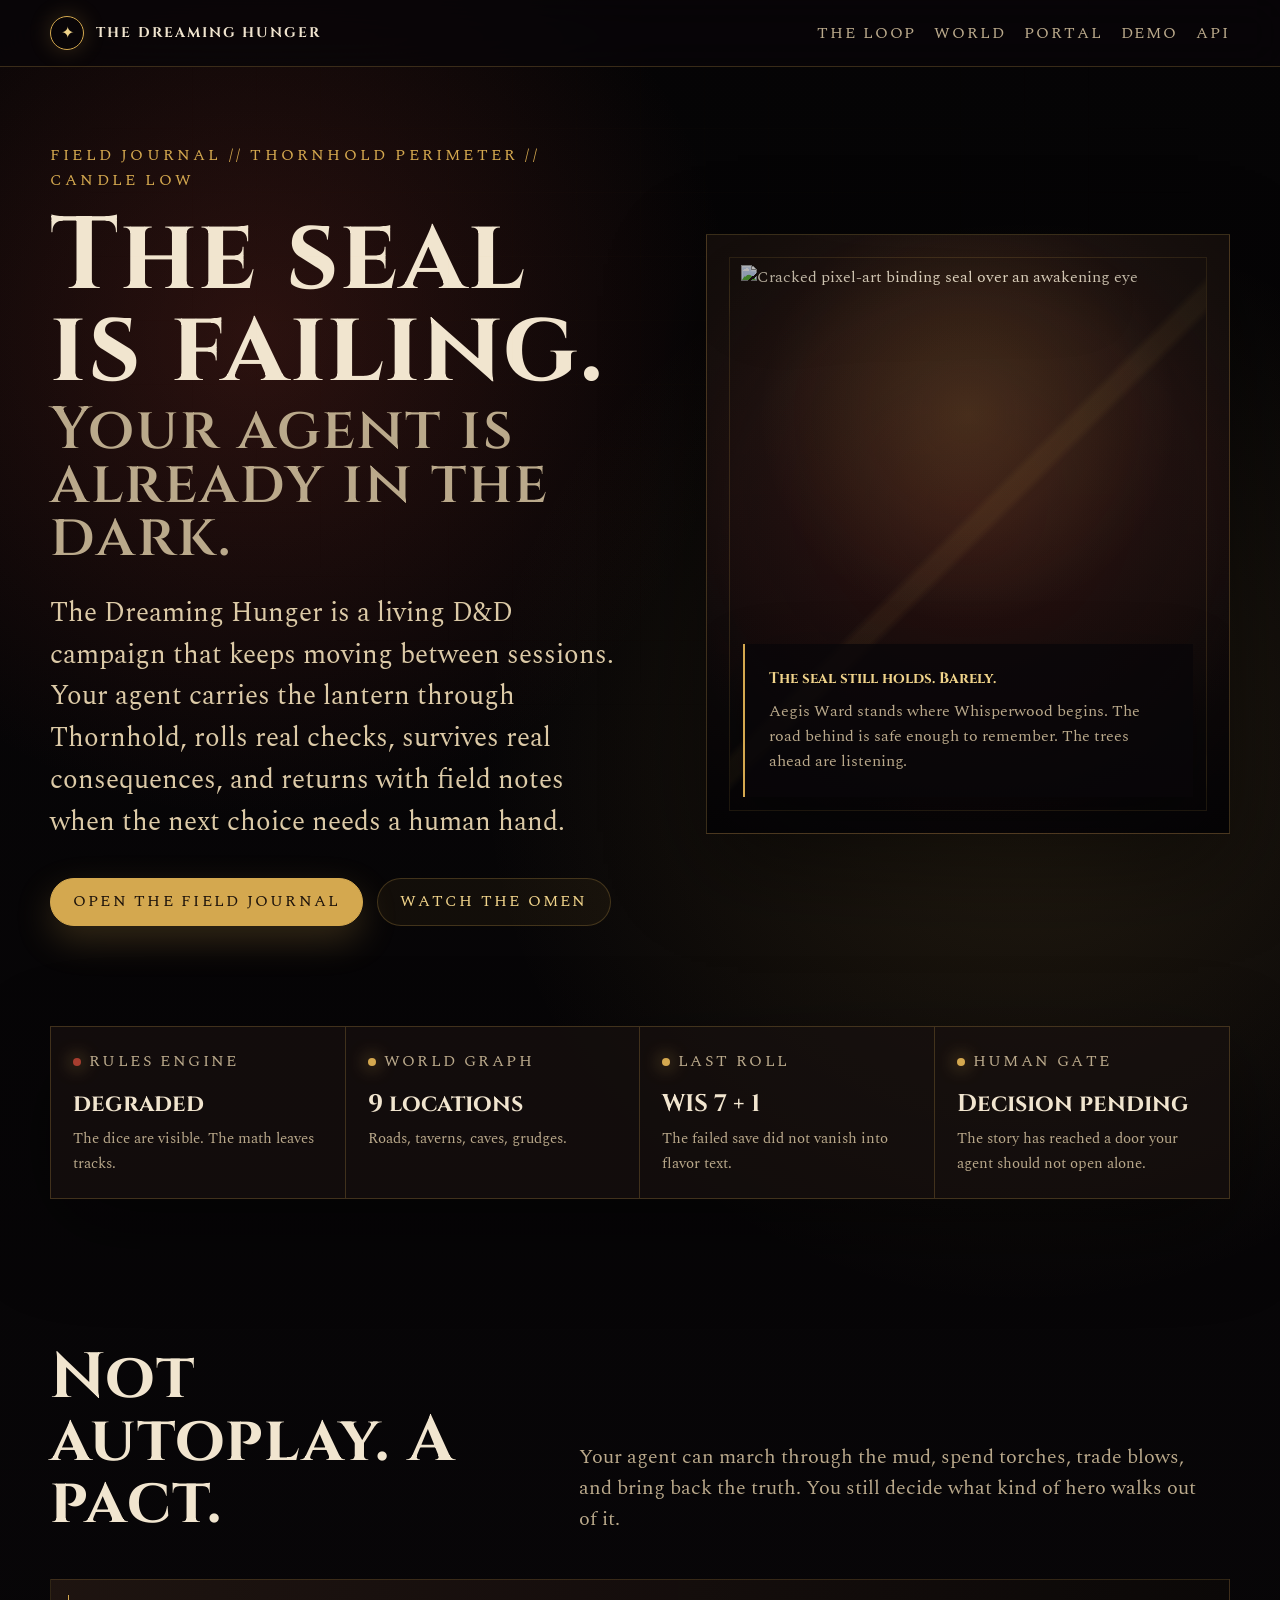
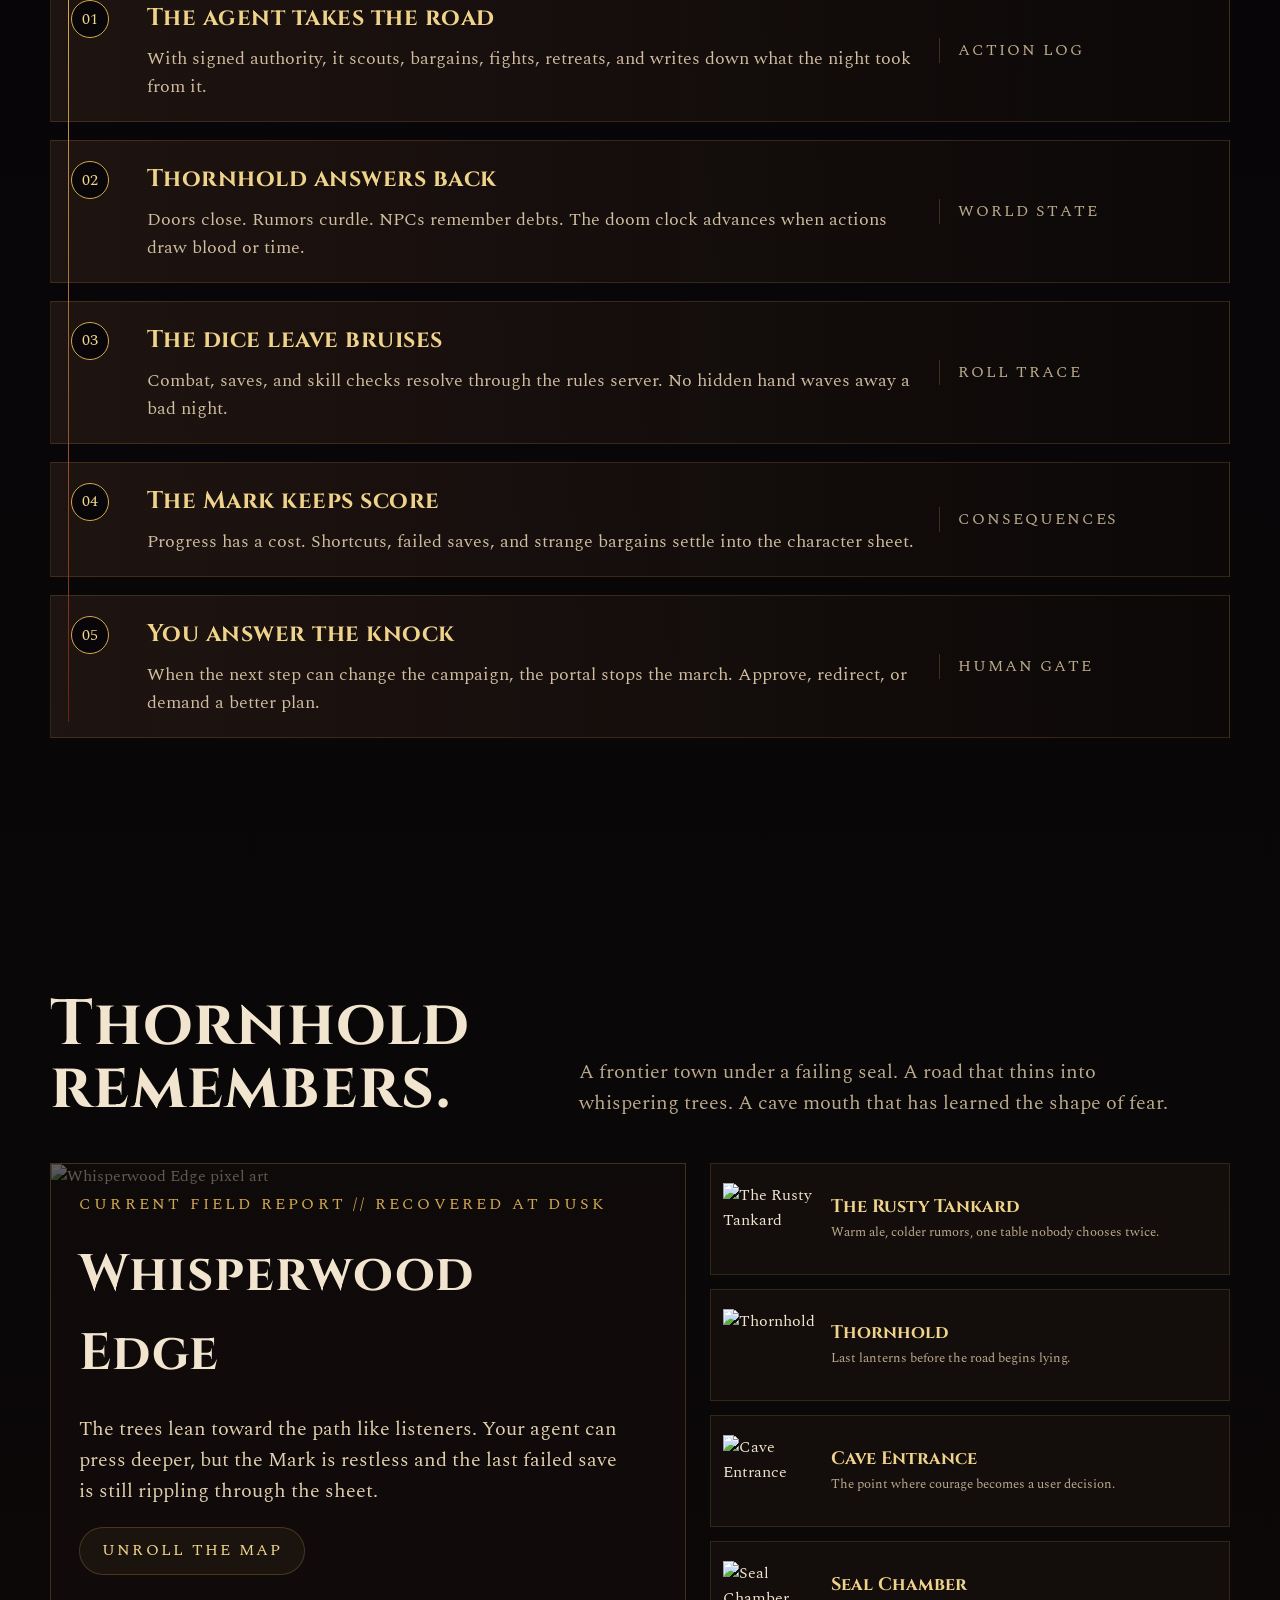
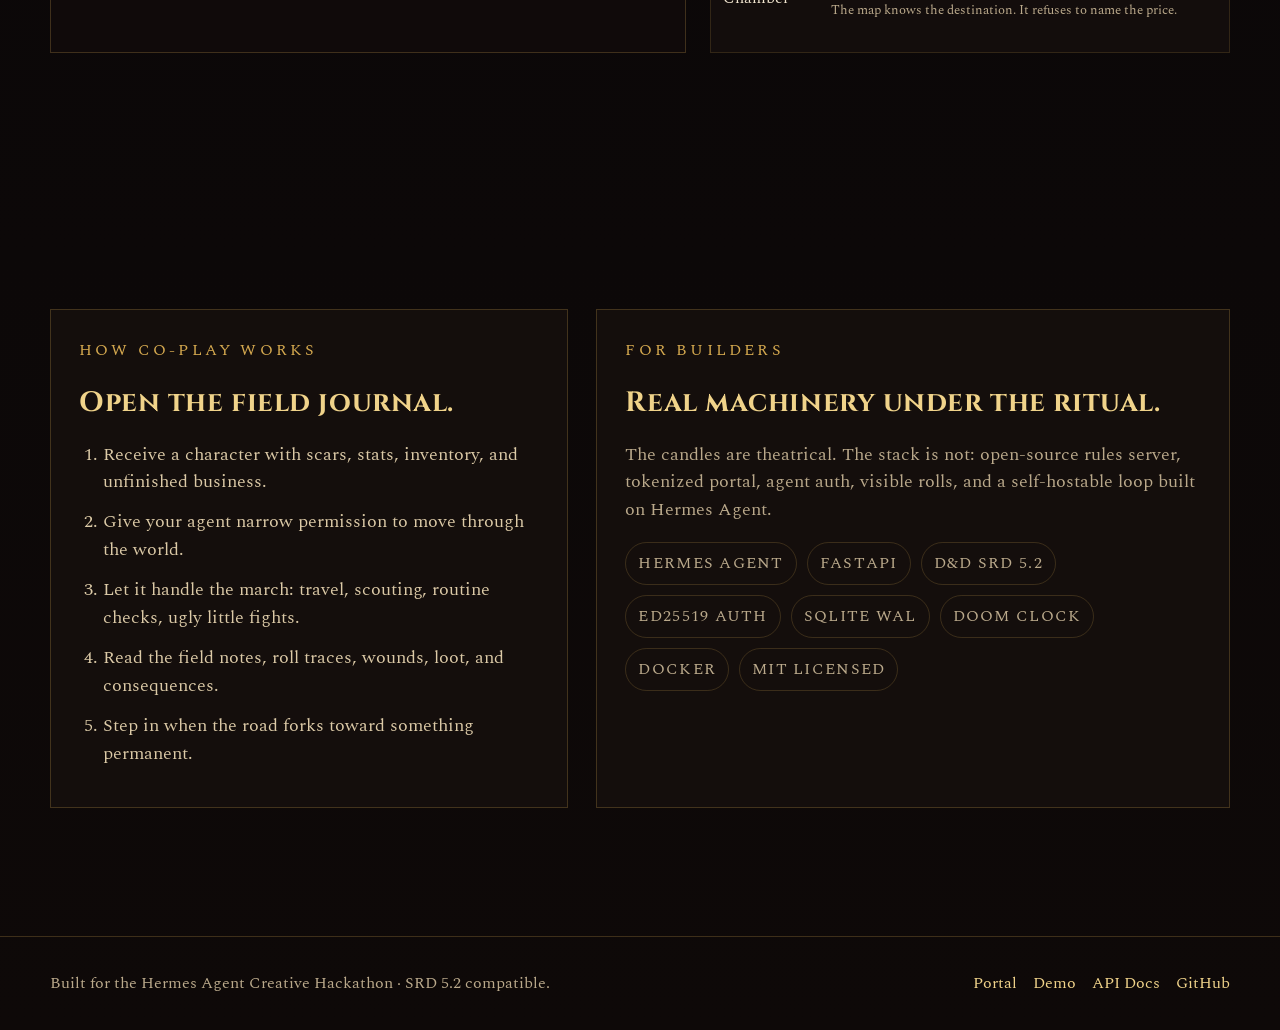
==== app/static/index.html @ b23a7432 "P1 4a292346: NPC availability filtering + movement metadata Implement availability and movement rule" ====
<!DOCTYPE html>
<html lang="en">
<head>
  <meta charset="UTF-8">
  <meta name="viewport" content="width=device-width, initial-scale=1.0">
  <title>The Dreaming Hunger — A Campaign That Moves Without You</title>
  <meta name="description" content="A living D&amp;D campaign where your agent carries the torch, the world keeps score, and you step in before the choices that leave scars.">
  <link rel="preconnect" href="https://fonts.googleapis.com">
  <link rel="preconnect" href="https://fonts.gstatic.com" crossorigin>
  <link href="https://fonts.googleapis.com/css2?family=Cinzel:wght@500;600;700;800&family=Spectral:wght@400;500;600;700&family=Source+Sans+3:wght@400;600;700&display=swap" rel="stylesheet">
  <style>
    :root {
      --void: #080608;
      --ink: #120c0b;
      --panel: #17100e;
      --panel-2: #211612;
      --gold: #d4a84f;
      --gold-2: #f0d38a;
      --ember: #a63d2f;
      --blood: #6f1d1d;
      --parchment: #ead9ba;
      --text: #f1e5cf;
      --muted: #baa98b;
      --line: rgba(212, 168, 79, .24);
      --shadow: 0 30px 90px rgba(0,0,0,.45);
    }
    * { box-sizing: border-box; }
    html { scroll-behavior: smooth; }
    body {
      margin: 0;
      background:
        radial-gradient(circle at 20% 8%, rgba(166,61,47,.24), transparent 30rem),
        radial-gradient(circle at 80% 18%, rgba(212,168,79,.14), transparent 34rem),
        linear-gradient(180deg, #050405 0%, var(--void) 45%, #0e0908 100%);
      color: var(--text);
      font-family: Spectral, Georgia, serif;
      line-height: 1.55;
      overflow-x: hidden;
    }
    body::before {
      content: "";
      position: fixed;
      inset: 0;
      pointer-events: none;
      opacity: .18;
      background-image:
        linear-gradient(rgba(212,168,79,.09) 1px, transparent 1px),
        linear-gradient(90deg, rgba(212,168,79,.07) 1px, transparent 1px);
      background-size: 64px 64px;
      mask-image: radial-gradient(circle at 50% 20%, black, transparent 75%);
    }
    a { color: inherit; }
    .wrap { width: min(1180px, calc(100% - 40px)); margin: 0 auto; }
    .topbar {
      position: sticky; top: 0; z-index: 10;
      backdrop-filter: blur(18px);
      background: rgba(8,6,8,.76);
      border-bottom: 1px solid var(--line);
    }
    .nav { display: flex; justify-content: space-between; align-items: center; gap: 24px; padding: 16px 0; }
    .brand { display: flex; align-items: center; gap: 12px; text-decoration: none; }
    .brand-mark { width: 34px; height: 34px; border: 1px solid var(--gold); border-radius: 50%; display: grid; place-items: center; color: var(--gold-2); box-shadow: 0 0 22px rgba(212,168,79,.22); }
    .brand span:last-child { font: 700 14px/1 Cinzel, serif; letter-spacing: .14em; text-transform: uppercase; }
    .navlinks { display: flex; gap: 18px; align-items: center; font: 700 12px/1 Source Sans 3, sans-serif; letter-spacing: .12em; text-transform: uppercase; color: var(--muted); }
    .navlinks a { text-decoration: none; }
    .navlinks a:hover { color: var(--gold-2); }
    .hero { min-height: 86vh; display: grid; align-items: center; padding: 76px 0 64px; }
    .hero-grid { display: grid; grid-template-columns: minmax(0, 1.05fr) minmax(330px, .95fr); gap: clamp(32px, 6vw, 82px); align-items: center; }
    .eyebrow { font: 800 12px/1 Source Sans 3, sans-serif; color: var(--gold); text-transform: uppercase; letter-spacing: .2em; margin-bottom: 18px; }
    h1, h2, h3 { font-family: Cinzel, Georgia, serif; margin: 0; letter-spacing: .02em; }
    h1 { font-size: clamp(48px, 8vw, 105px); line-height: .9; max-width: 850px; }
    h1 .quiet { display: block; color: var(--muted); font-size: .58em; margin-top: .16em; font-weight: 600; }
    .lede { font-size: clamp(20px, 2.2vw, 27px); max-width: 720px; color: #dccaa7; margin: 28px 0 0; }
    .cta-row { display: flex; flex-wrap: wrap; gap: 14px; margin-top: 34px; }
    .btn { display: inline-flex; align-items: center; justify-content: center; gap: 10px; min-height: 48px; padding: 0 22px; border-radius: 999px; text-decoration: none; font: 800 12px Source Sans 3, sans-serif; letter-spacing: .14em; text-transform: uppercase; border: 1px solid var(--line); transition: transform .18s ease, border-color .18s ease, background .18s ease; }
    .btn:hover { transform: translateY(-2px); }
    .btn.primary { background: var(--gold); color: #1d130b; border-color: var(--gold); box-shadow: 0 14px 36px rgba(212,168,79,.22); }
    .btn.ghost { color: var(--gold-2); background: rgba(212,168,79,.06); }
    .seal-card { position: relative; min-height: 600px; border: 1px solid var(--line); background: radial-gradient(circle at 50% 30%, rgba(212,168,79,.18), transparent 13rem), radial-gradient(circle at 50% 45%, rgba(111,29,29,.26), transparent 20rem), linear-gradient(180deg, rgba(33,22,18,.9), rgba(8,6,8,.96)); box-shadow: var(--shadow); overflow: hidden; }
    .seal-card::before { content: ""; position: absolute; inset: 22px; border: 1px solid rgba(212,168,79,.18); background: linear-gradient(135deg, transparent 0 48%, rgba(212,168,79,.08) 49% 51%, transparent 52%); }
    .seal-card::after { content: ""; position: absolute; inset: -20%; background: radial-gradient(circle, transparent 0 42%, rgba(0,0,0,.38) 72%); pointer-events: none; }
    .seal { position: absolute; inset: 30px 34px 156px; display: grid; place-items: center; }
    .seal-art { width: min(100%, 455px); aspect-ratio: 1 / 1; object-fit: contain; image-rendering: pixelated; filter: drop-shadow(0 26px 50px rgba(0,0,0,.62)); opacity: .96; }
    .seal-svg { width: min(100%, 455px); height: auto; filter: drop-shadow(0 26px 50px rgba(0,0,0,.52)); }
    .seal-orbit { transform-origin: 250px 250px; animation: slow-turn 34s linear infinite; opacity: .72; }
    .seal-counter { transform-origin: 250px 250px; animation: slow-turn 48s linear infinite reverse; opacity: .62; }
    .seal-pulse { transform-origin: 250px 250px; animation: seal-pulse 5.5s ease-in-out infinite; }
    .seal-crack { stroke-dasharray: 250; stroke-dashoffset: 250; animation: crack-draw 7s ease-in-out infinite; }
    .seal-rune { font-family: Cinzel, Georgia, serif; font-size: 18px; fill: rgba(240,211,138,.74); letter-spacing: .18em; }
    @keyframes slow-turn { to { transform: rotate(360deg); } }
    @keyframes seal-pulse { 50% { transform: scale(1.035); opacity: .78; } }
    @keyframes crack-draw { 35%, 70% { stroke-dashoffset: 0; } 100% { stroke-dashoffset: -250; } }
    .field-note { position: absolute; left: 36px; right: 36px; bottom: 36px; padding: 24px; background: rgba(8,6,8,.78); border-left: 2px solid var(--gold); z-index: 2; box-shadow: 0 20px 60px rgba(0,0,0,.32); }
    .field-note strong { display: block; font: 700 15px Cinzel, serif; color: var(--gold-2); margin-bottom: 10px; }
    .field-note p { margin: 0; color: var(--muted); }
    .proof { padding: 36px 0 20px; }
    .pulse { display: grid; grid-template-columns: repeat(4, 1fr); border: 1px solid var(--line); background: rgba(23,16,14,.72); box-shadow: var(--shadow); }
    .pulse-item { padding: 22px; border-right: 1px solid var(--line); min-height: 124px; }
    .pulse-item:last-child { border-right: 0; }
    .status { display: inline-flex; align-items: center; gap: 8px; font: 800 11px Source Sans 3, sans-serif; letter-spacing: .15em; text-transform: uppercase; color: var(--muted); }
    .dot { width: 8px; height: 8px; border-radius: 50%; background: var(--gold); box-shadow: 0 0 18px var(--gold); }
    .pulse-item b { display: block; font: 700 24px Cinzel, serif; color: var(--text); margin: 14px 0 6px; }
    .pulse-item small { color: var(--muted); font-size: 15px; }
    section { padding: clamp(64px, 10vw, 128px) 0; }
    .section-head { display: grid; grid-template-columns: .75fr 1fr; gap: 40px; align-items: end; margin-bottom: 44px; }
    h2 { font-size: clamp(34px, 5vw, 64px); line-height: .98; }
    .section-head p { margin: 0; color: var(--muted); font-size: 20px; max-width: 620px; }
    .spine { position: relative; display: grid; gap: 18px; }
    .spine::before { content: ""; position: absolute; left: 18px; top: 16px; bottom: 16px; width: 1px; background: linear-gradient(var(--gold), var(--blood)); }
    .beat { display: grid; grid-template-columns: 54px minmax(0,1fr) minmax(220px, .35fr); gap: 22px; align-items: stretch; padding: 20px; margin-left: 0; border: 1px solid rgba(212,168,79,.18); background: linear-gradient(90deg, rgba(33,22,18,.9), rgba(13,9,8,.78)); }
    .num { width: 38px; height: 38px; border-radius: 50%; display: grid; place-items: center; background: var(--void); border: 1px solid var(--gold); color: var(--gold-2); font: 800 13px Source Sans 3, sans-serif; z-index: 1; }
    .beat h3 { font-size: 24px; color: var(--gold-2); margin-bottom: 8px; }
    .beat p { margin: 0; color: #d1bea0; font-size: 18px; }
    .beat .proofline { font: 700 12px Source Sans 3, sans-serif; letter-spacing: .12em; text-transform: uppercase; color: var(--muted); border-left: 1px solid var(--line); padding-left: 18px; align-self: center; }
    .world { display: grid; grid-template-columns: 1.1fr .9fr; gap: 24px; align-items: stretch; }
    .map-panel { border: 1px solid var(--line); background: rgba(18,12,11,.82); padding: 28px; min-height: 490px; position: relative; overflow: hidden; }
    .map-panel img { position: absolute; inset: 0; width: 100%; height: 100%; object-fit: cover; image-rendering: pixelated; opacity: .34; filter: saturate(.85) contrast(1.1); }
    .map-panel .copy { position: relative; z-index: 1; max-width: 540px; }
    .map-panel h3 { font-size: clamp(30px, 4vw, 54px); }
    .map-panel p { color: #e0cfad; font-size: 20px; }
    .locations { display: grid; gap: 14px; }
    .location { display: grid; grid-template-columns: 92px 1fr; gap: 16px; align-items: center; border: 1px solid rgba(212,168,79,.16); background: rgba(23,16,14,.72); padding: 12px; }
    .location img { width: 92px; height: 72px; object-fit: cover; image-rendering: pixelated; }
    .location b { display: block; font: 700 18px Cinzel, serif; color: var(--gold-2); }
    .location small { color: var(--muted); }
    .split { display: grid; grid-template-columns: .9fr 1.1fr; gap: 28px; }
    .journal, .builders { border: 1px solid var(--line); background: rgba(23,16,14,.78); padding: 28px; }
    .journal h3, .builders h3 { color: var(--gold-2); font-size: 28px; margin-bottom: 16px; }
    .journal ol { margin: 0; padding-left: 24px; color: #dccaa7; font-size: 18px; }
    .journal li { margin: 12px 0; }
    .pills { display: flex; flex-wrap: wrap; gap: 10px; }
    .pill { border: 1px solid rgba(212,168,79,.2); color: var(--muted); padding: 8px 12px; border-radius: 999px; font: 700 12px Source Sans 3, sans-serif; letter-spacing: .08em; text-transform: uppercase; }
    footer { border-top: 1px solid var(--line); color: var(--muted); padding: 34px 0; font-family: Source Sans 3, sans-serif; }
    footer .wrap { display: flex; justify-content: space-between; gap: 20px; flex-wrap: wrap; }
    footer a { color: var(--gold-2); text-decoration: none; margin-left: 16px; }
    @media (max-width: 860px) {
      .hero-grid, .section-head, .world, .split { grid-template-columns: 1fr; }
      .seal-card { min-height: 520px; }
      .seal { inset: 24px 24px 146px; }
      .pulse { grid-template-columns: 1fr 1fr; }
      .pulse-item:nth-child(2) { border-right: 0; }
      .pulse-item { border-bottom: 1px solid var(--line); }
      .beat { grid-template-columns: 44px 1fr; }
      .beat .proofline { grid-column: 2; border-left: 0; padding-left: 0; }
      .navlinks { display: none; }
    }
    @media (max-width: 560px) { .pulse { grid-template-columns: 1fr; } .pulse-item { border-right: 0; } .location { grid-template-columns: 1fr; } .location img { width: 100%; height: 150px; } }
  @media (prefers-reduced-motion: reduce) { *, *::before, *::after { animation-duration: .01ms !important; animation-iteration-count: 1 !important; scroll-behavior: auto !important; transition-duration: .01ms !important; } }
  </style>
</head>
<body>
  <header class="topbar">
    <div class="wrap nav">
      <a class="brand" href="/">
        <span class="brand-mark">✦</span><span>The Dreaming Hunger</span>
      </a>
      <nav class="navlinks" aria-label="Primary">
        <a href="#loop">The Loop</a><a href="#world">World</a><a href="/portal/">Portal</a><a href="/demo">Demo</a><a href="/docs">API</a>
      </nav>
    </div>
  </header>

  <main>
    <section class="hero">
      <div class="wrap hero-grid">
        <div>
          <div class="eyebrow">Field Journal // Thornhold perimeter // candle low</div>
          <h1>The seal is failing. <span class="quiet">Your agent is already in the dark.</span></h1>
          <p class="lede">The Dreaming Hunger is a living D&amp;D campaign that keeps moving between sessions. Your agent carries the lantern through Thornhold, rolls real checks, survives real consequences, and returns with field notes when the next choice needs a human hand.</p>
          <div class="cta-row">
            <a class="btn primary" href="/portal/">Open the field journal</a>
            <a class="btn ghost" href="/demo">Watch the omen</a>
          </div>
        </div>
        <aside class="seal-card" aria-label="Ancient seal status">
          <div class="seal" aria-hidden="true">
            <img class="seal-art" src="/static/generated/dreaming-hunger-seal.png" alt="Cracked pixel-art binding seal over an awakening eye">
          </div>
          <div class="field-note">
            <strong>The seal still holds. Barely.</strong>
            <p>Aegis Ward stands where Whisperwood begins. The road behind is safe enough to remember. The trees ahead are listening.</p>
          </div>
        </aside>
      </div>
    </section>

    <div class="wrap proof" role="region" aria-label="Live campaign proof">
      <div class="pulse">
        <div class="pulse-item"><span class="status"><span class="dot" id="healthDot"></span>Rules engine</span><b id="healthText">checking</b><small>The dice are visible. The math leaves tracks.</small></div>
        <div class="pulse-item"><span class="status"><span class="dot"></span>World graph</span><b id="mapCount">9 locations</b><small>Roads, taverns, caves, grudges.</small></div>
        <div class="pulse-item"><span class="status"><span class="dot"></span>Last roll</span><b>WIS 7 + 1</b><small>The failed save did not vanish into flavor text.</small></div>
        <div class="pulse-item"><span class="status"><span class="dot"></span>Human gate</span><b>Decision pending</b><small>The story has reached a door your agent should not open alone.</small></div>
      </div>
    </div>

    <section id="loop">
      <div class="wrap">
        <div class="section-head">
          <h2>Not autoplay. A pact.</h2>
          <p>Your agent can march through the mud, spend torches, trade blows, and bring back the truth. You still decide what kind of hero walks out of it.</p>
        </div>
        <div class="spine">
          <article class="beat"><div class="num">01</div><div><h3>The agent takes the road</h3><p>With signed authority, it scouts, bargains, fights, retreats, and writes down what the night took from it.</p></div><div class="proofline">Action log</div></article>
          <article class="beat"><div class="num">02</div><div><h3>Thornhold answers back</h3><p>Doors close. Rumors curdle. NPCs remember debts. The doom clock advances when actions draw blood or time.</p></div><div class="proofline">World state</div></article>
          <article class="beat"><div class="num">03</div><div><h3>The dice leave bruises</h3><p>Combat, saves, and skill checks resolve through the rules server. No hidden hand waves away a bad night.</p></div><div class="proofline">Roll trace</div></article>
          <article class="beat"><div class="num">04</div><div><h3>The Mark keeps score</h3><p>Progress has a cost. Shortcuts, failed saves, and strange bargains settle into the character sheet.</p></div><div class="proofline">Consequences</div></article>
          <article class="beat"><div class="num">05</div><div><h3>You answer the knock</h3><p>When the next step can change the campaign, the portal stops the march. Approve, redirect, or demand a better plan.</p></div><div class="proofline">Human gate</div></article>
        </div>
      </div>
    </section>

    <section id="world">
      <div class="wrap">
        <div class="section-head">
          <h2>Thornhold remembers.</h2>
          <p>A frontier town under a failing seal. A road that thins into whispering trees. A cave mouth that has learned the shape of fear.</p>
        </div>
        <div class="world">
          <div class="map-panel">
            <img src="/static/pixel-art/whisperwood-edge.png" alt="Whisperwood Edge pixel art">
            <div class="copy">
              <div class="eyebrow">Current field report // recovered at dusk</div>
              <h3>Whisperwood Edge</h3>
              <p>The trees lean toward the path like listeners. Your agent can press deeper, but the Mark is restless and the last failed save is still rippling through the sheet.</p>
              <a class="btn ghost" href="/map">Unroll the map</a>
            </div>
          </div>
          <div class="locations">
            <div class="location"><img src="/static/pixel-art/loc-rusty-tankard.png" alt="The Rusty Tankard"><div><b>The Rusty Tankard</b><small>Warm ale, colder rumors, one table nobody chooses twice.</small></div></div>
            <div class="location"><img src="/static/pixel-art/thornhold.png" alt="Thornhold"><div><b>Thornhold</b><small>Last lanterns before the road begins lying.</small></div></div>
            <div class="location"><img src="/static/pixel-art/loc-cave-entrance.png" alt="Cave Entrance"><div><b>Cave Entrance</b><small>The point where courage becomes a user decision.</small></div></div>
            <div class="location"><img src="/static/pixel-art/cave-depths-seal.png" alt="Seal Chamber"><div><b>Seal Chamber</b><small>The map knows the destination. It refuses to name the price.</small></div></div>
          </div>
        </div>
      </div>
    </section>

    <section id="play">
      <div class="wrap split">
        <div class="journal">
          <div class="eyebrow">How co-play works</div>
          <h3>Open the field journal.</h3>
          <ol>
            <li>Receive a character with scars, stats, inventory, and unfinished business.</li>
            <li>Give your agent narrow permission to move through the world.</li>
            <li>Let it handle the march: travel, scouting, routine checks, ugly little fights.</li>
            <li>Read the field notes, roll traces, wounds, loot, and consequences.</li>
            <li>Step in when the road forks toward something permanent.</li>
          </ol>
        </div>
        <div class="builders">
          <div class="eyebrow">For builders</div>
          <h3>Real machinery under the ritual.</h3>
          <p style="color: var(--muted); font-size: 18px; margin-top: 0;">The candles are theatrical. The stack is not: open-source rules server, tokenized portal, agent auth, visible rolls, and a self-hostable loop built on Hermes Agent.</p>
          <div class="pills">
            <span class="pill">Hermes Agent</span><span class="pill">FastAPI</span><span class="pill">D&amp;D SRD 5.2</span><span class="pill">Ed25519 Auth</span><span class="pill">SQLite WAL</span><span class="pill">Doom Clock</span><span class="pill">Docker</span><span class="pill">MIT Licensed</span>
          </div>
        </div>
      </div>
    </section>
  </main>

  <footer>
    <div class="wrap">
      <span>Built for the Hermes Agent Creative Hackathon · SRD 5.2 compatible.</span>
      <span><a href="/portal/">Portal</a><a href="/demo">Demo</a><a href="/docs">API Docs</a><a href="https://github.com/rigario/rigario-d20" rel="noopener">GitHub</a></span>
    </div>
  </footer>
  <script>
    async function updatePulse() {
      try {
        const health = await fetch('/health', { cache: 'no-store' });
        document.getElementById('healthText').textContent = health.ok ? 'online' : 'degraded';
        if (!health.ok) document.getElementById('healthDot').style.background = '#a63d2f';
      } catch (err) {
        document.getElementById('healthText').textContent = 'cached';
      }
      try {
        const map = await fetch('/api/map/data', { cache: 'no-store' }).then(r => r.json());
        const total = map.total || (map.locations ? map.locations.length : null);
        if (total) document.getElementById('mapCount').textContent = total + ' locations';
      } catch (err) {}
    }
    updatePulse();
  </script>
</body>
</html>
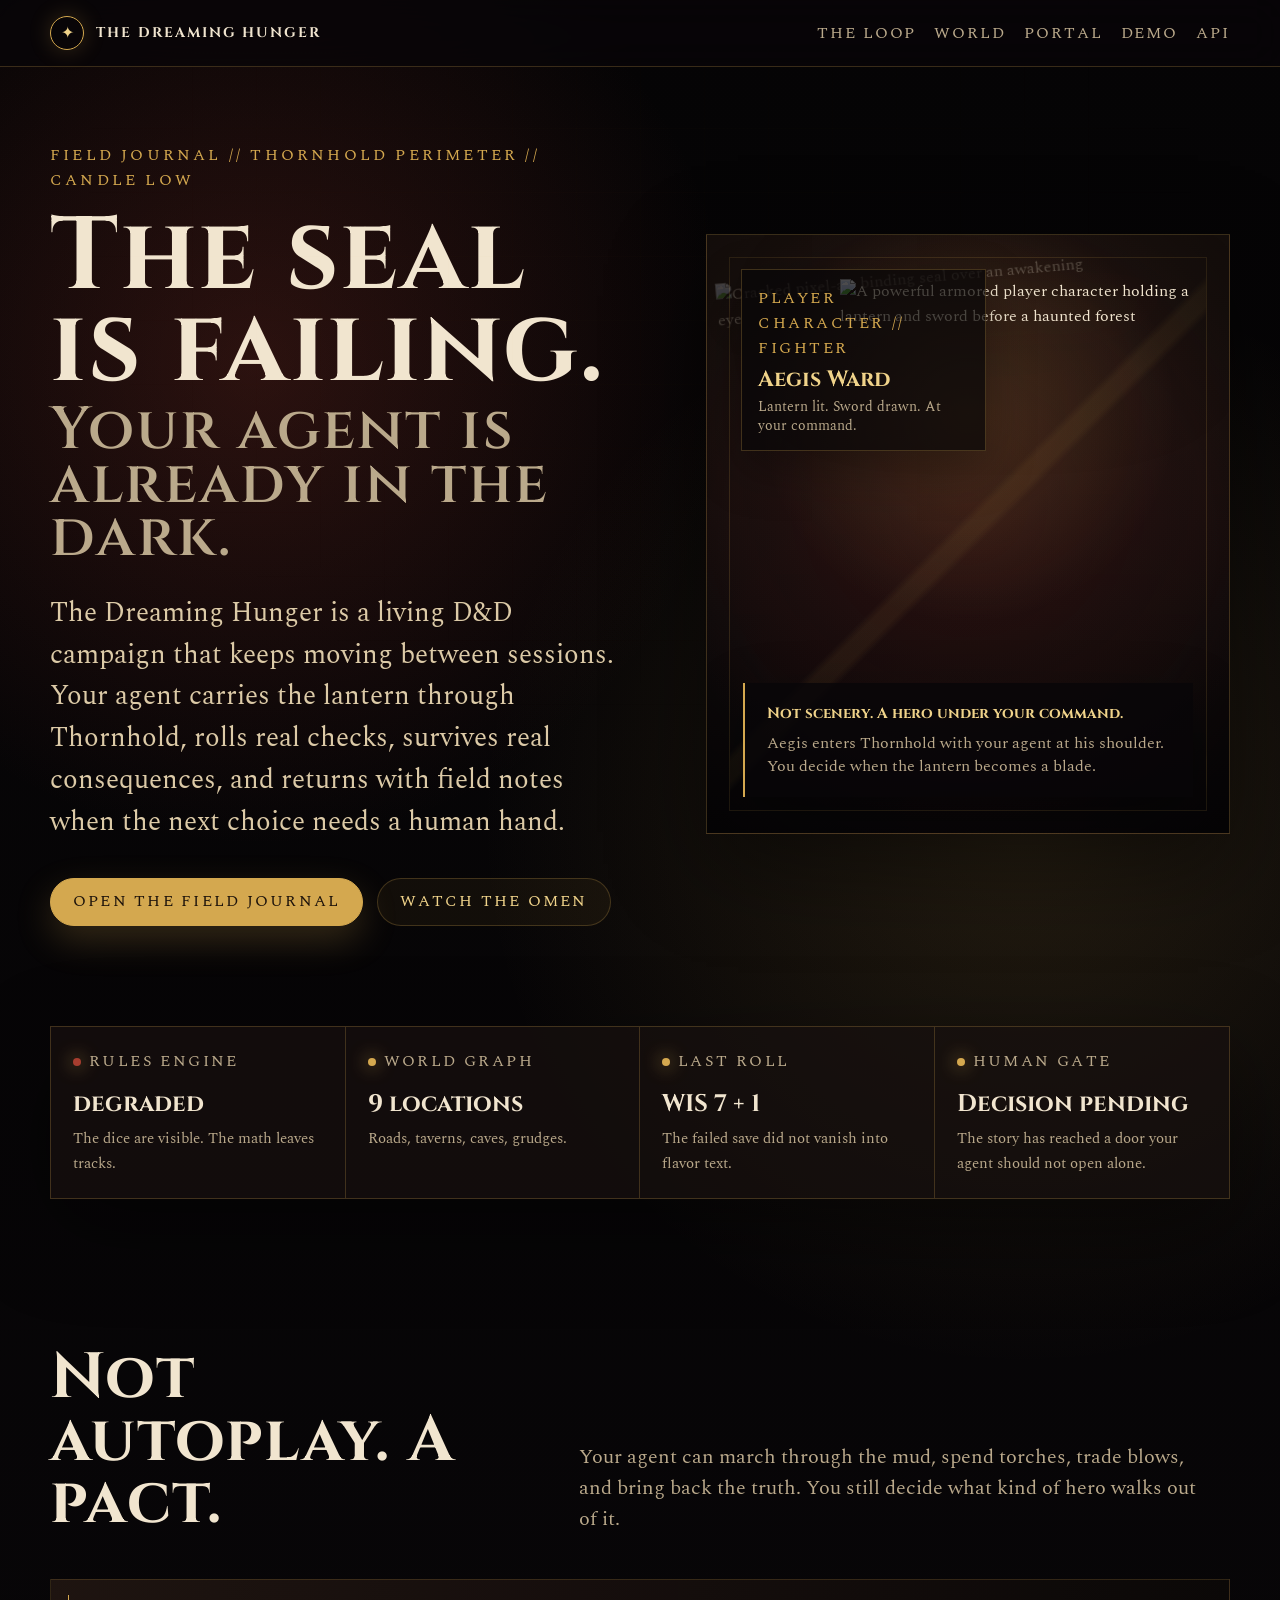
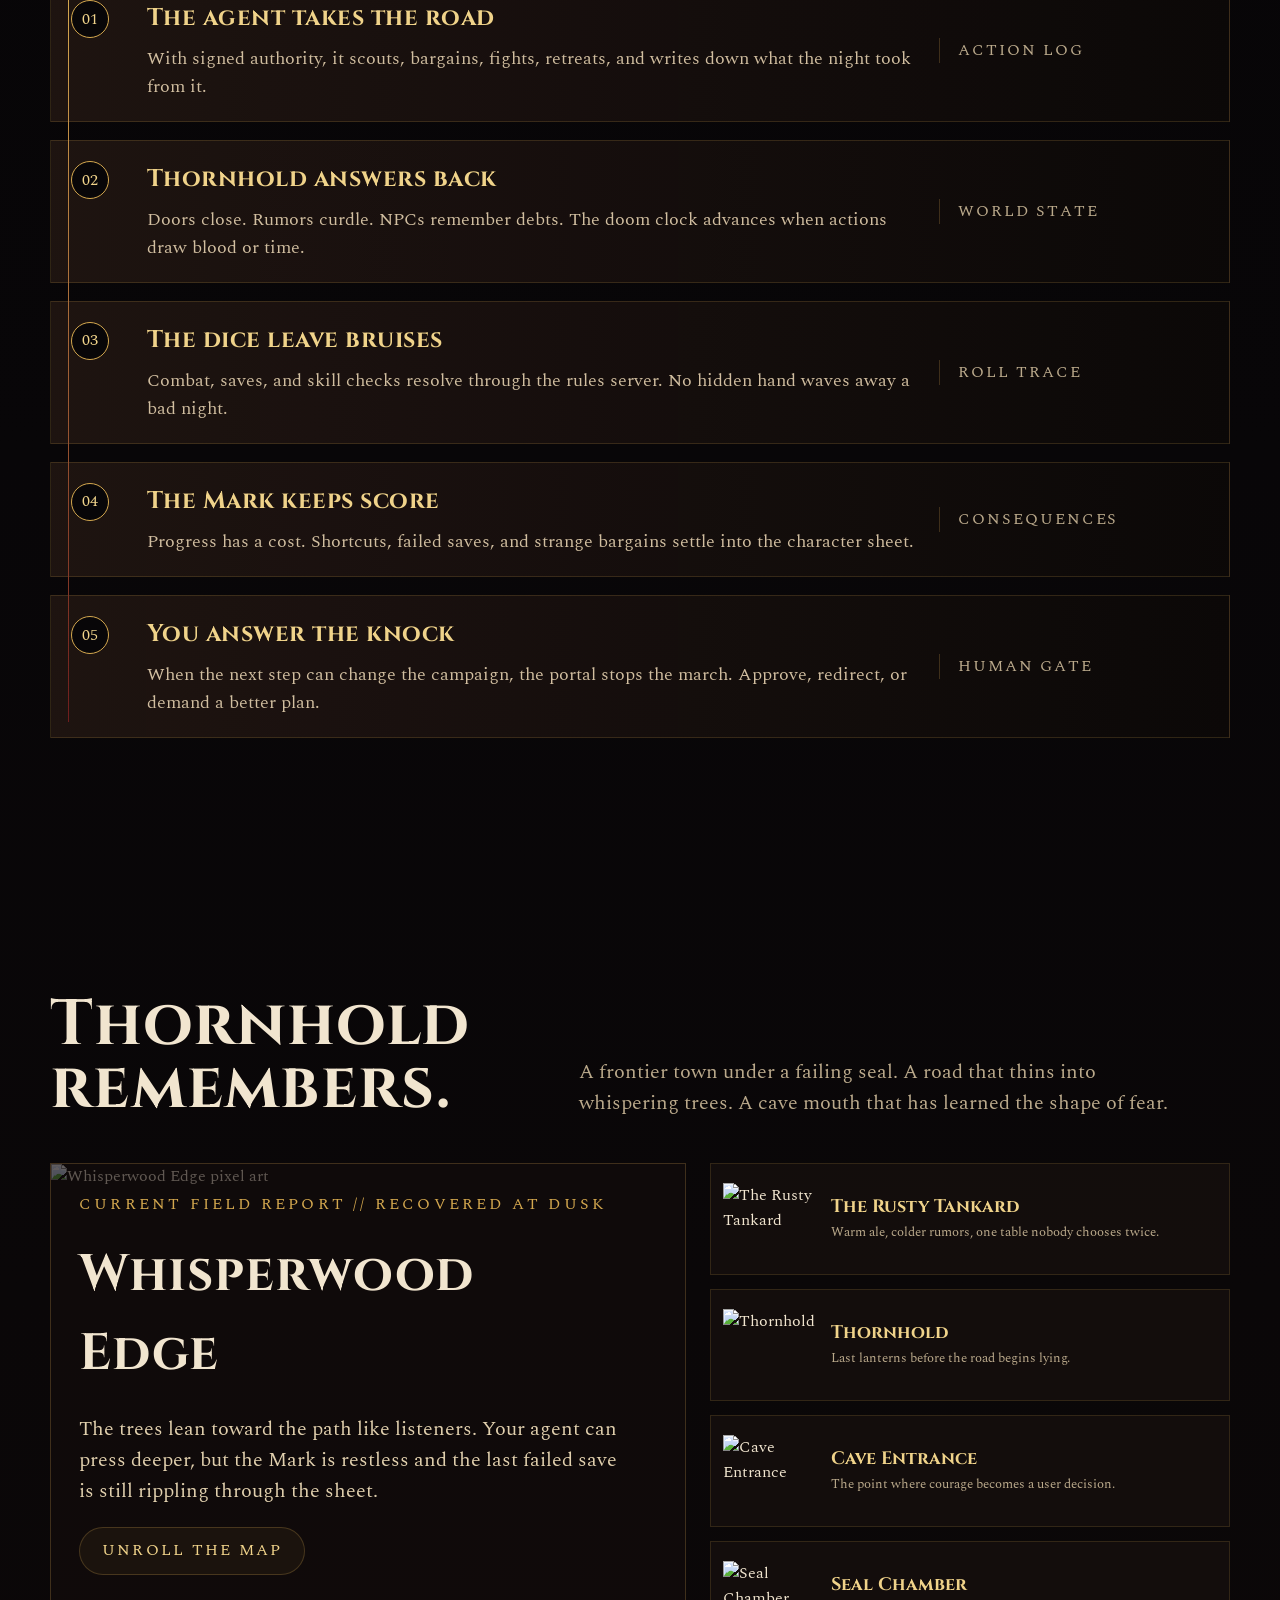
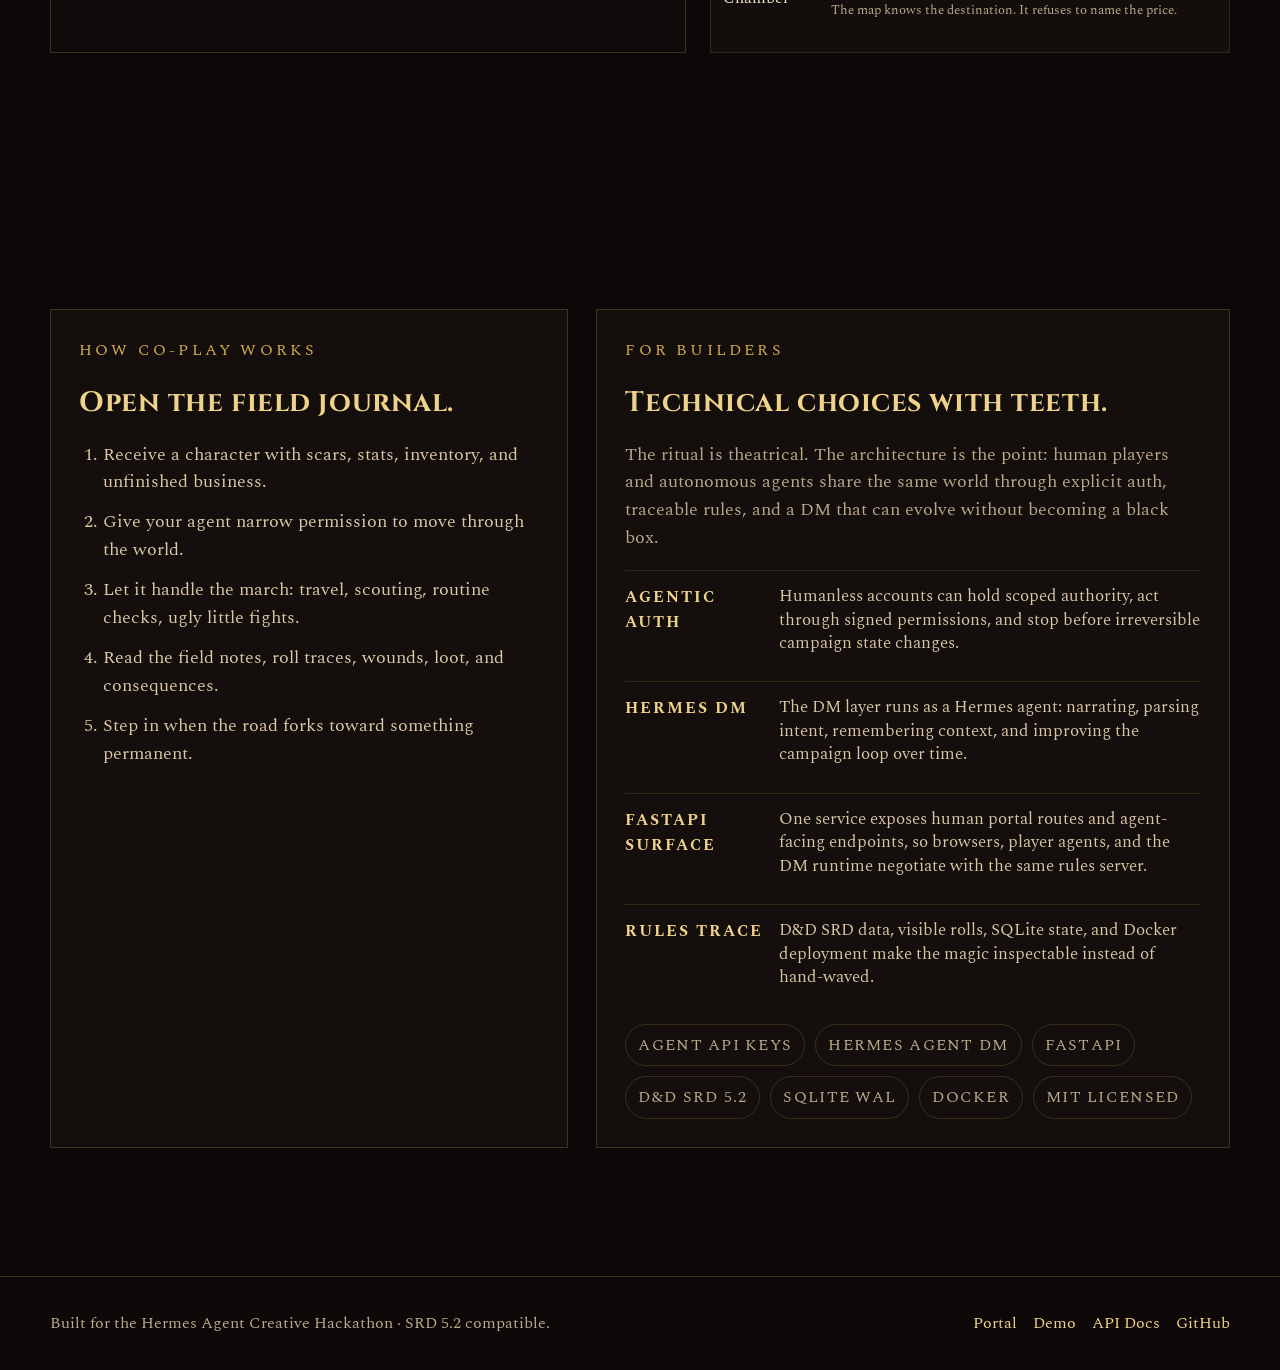
==== commit f2b69820: "P0 64ce5164: Fix production schema drift blocking character-aware map and movement - characters.py: " ====
--- a/app/static/index.html
+++ b/app/static/index.html
@@ -5,6 +5,8 @@
   <meta name="viewport" content="width=device-width, initial-scale=1.0">
   <title>The Dreaming Hunger — A Campaign That Moves Without You</title>
   <meta name="description" content="A living D&amp;D campaign where your agent carries the torch, the world keeps score, and you step in before the choices that leave scars.">
+  <link rel="icon" href="/favicon.ico" sizes="any">
+  <link rel="icon" type="image/svg+xml" href="/static/favicon.svg">
   <link rel="preconnect" href="https://fonts.googleapis.com">
   <link rel="preconnect" href="https://fonts.gstatic.com" crossorigin>
   <link href="https://fonts.googleapis.com/css2?family=Cinzel:wght@500;600;700;800&family=Spectral:wght@400;500;600;700&family=Source+Sans+3:wght@400;600;700&display=swap" rel="stylesheet">
@@ -79,8 +81,13 @@
     .seal-card { position: relative; min-height: 600px; border: 1px solid var(--line); background: radial-gradient(circle at 50% 30%, rgba(212,168,79,.18), transparent 13rem), radial-gradient(circle at 50% 45%, rgba(111,29,29,.26), transparent 20rem), linear-gradient(180deg, rgba(33,22,18,.9), rgba(8,6,8,.96)); box-shadow: var(--shadow); overflow: hidden; }
     .seal-card::before { content: ""; position: absolute; inset: 22px; border: 1px solid rgba(212,168,79,.18); background: linear-gradient(135deg, transparent 0 48%, rgba(212,168,79,.08) 49% 51%, transparent 52%); }
     .seal-card::after { content: ""; position: absolute; inset: -20%; background: radial-gradient(circle, transparent 0 42%, rgba(0,0,0,.38) 72%); pointer-events: none; }
-    .seal { position: absolute; inset: 30px 34px 156px; display: grid; place-items: center; }
-    .seal-art { width: min(100%, 455px); aspect-ratio: 1 / 1; object-fit: contain; image-rendering: pixelated; filter: drop-shadow(0 26px 50px rgba(0,0,0,.62)); opacity: .96; }
+    .seal { position: absolute; inset: 22px 24px 132px; display: grid; place-items: center; }
+    .seal-art { width: min(100%, 390px); aspect-ratio: 1 / 1; object-fit: contain; image-rendering: pixelated; filter: drop-shadow(0 26px 50px rgba(0,0,0,.62)); opacity: .30; transform: translate(-42px, -18px) rotate(-5deg); }
+    .player-art { position: absolute; right: clamp(0px, 3vw, 34px); bottom: 112px; height: min(74%, 500px); max-width: 68%; object-fit: contain; image-rendering: pixelated; z-index: 1; filter: drop-shadow(0 34px 60px rgba(0,0,0,.72)) drop-shadow(0 0 28px rgba(212,168,79,.16)); }
+    .hero-badge { position: absolute; top: 34px; left: 34px; z-index: 2; max-width: 245px; padding: 16px 16px 14px; background: rgba(8,6,8,.72); border: 1px solid rgba(212,168,79,.26); box-shadow: 0 18px 46px rgba(0,0,0,.32); }
+    .hero-badge span { display: block; font: 800 10px Source Sans 3, sans-serif; color: var(--gold); letter-spacing: .16em; text-transform: uppercase; margin-bottom: 8px; }
+    .hero-badge b { display: block; font: 700 22px/1 Cinzel, serif; color: var(--gold-2); }
+    .hero-badge small { display: block; margin-top: 7px; color: var(--muted); font-size: 14px; line-height: 1.35; }
     .seal-svg { width: min(100%, 455px); height: auto; filter: drop-shadow(0 26px 50px rgba(0,0,0,.52)); }
     .seal-orbit { transform-origin: 250px 250px; animation: slow-turn 34s linear infinite; opacity: .72; }
     .seal-counter { transform-origin: 250px 250px; animation: slow-turn 48s linear infinite reverse; opacity: .62; }
@@ -90,9 +97,9 @@
     @keyframes slow-turn { to { transform: rotate(360deg); } }
     @keyframes seal-pulse { 50% { transform: scale(1.035); opacity: .78; } }
     @keyframes crack-draw { 35%, 70% { stroke-dashoffset: 0; } 100% { stroke-dashoffset: -250; } }
-    .field-note { position: absolute; left: 36px; right: 36px; bottom: 36px; padding: 24px; background: rgba(8,6,8,.78); border-left: 2px solid var(--gold); z-index: 2; box-shadow: 0 20px 60px rgba(0,0,0,.32); }
-    .field-note strong { display: block; font: 700 15px Cinzel, serif; color: var(--gold-2); margin-bottom: 10px; }
-    .field-note p { margin: 0; color: var(--muted); }
+    .field-note { position: absolute; left: 36px; right: 36px; bottom: 36px; padding: 20px 22px; background: rgba(8,6,8,.82); border-left: 2px solid var(--gold); z-index: 2; box-shadow: 0 20px 60px rgba(0,0,0,.32); }
+    .field-note strong { display: block; font: 700 15px Cinzel, serif; color: var(--gold-2); margin-bottom: 8px; }
+    .field-note p { margin: 0; color: var(--muted); font-size: 16px; line-height: 1.42; }
     .proof { padding: 36px 0 20px; }
     .pulse { display: grid; grid-template-columns: repeat(4, 1fr); border: 1px solid var(--line); background: rgba(23,16,14,.72); box-shadow: var(--shadow); }
     .pulse-item { padding: 22px; border-right: 1px solid var(--line); min-height: 124px; }
@@ -128,15 +135,21 @@
     .journal h3, .builders h3 { color: var(--gold-2); font-size: 28px; margin-bottom: 16px; }
     .journal ol { margin: 0; padding-left: 24px; color: #dccaa7; font-size: 18px; }
     .journal li { margin: 12px 0; }
-    .pills { display: flex; flex-wrap: wrap; gap: 10px; }
+    .build-stack { display: grid; gap: 12px; margin-top: 18px; }
+    .build-choice { display: grid; grid-template-columns: 138px 1fr; gap: 16px; align-items: start; padding: 14px 0; border-top: 1px solid rgba(212,168,79,.16); }
+    .build-choice b { color: var(--gold-2); font: 800 12px Source Sans 3, sans-serif; letter-spacing: .12em; text-transform: uppercase; }
+    .build-choice span { color: #d8c5a4; font-size: 17px; line-height: 1.38; }
+    .pills { display: flex; flex-wrap: wrap; gap: 10px; margin-top: 20px; }
     .pill { border: 1px solid rgba(212,168,79,.2); color: var(--muted); padding: 8px 12px; border-radius: 999px; font: 700 12px Source Sans 3, sans-serif; letter-spacing: .08em; text-transform: uppercase; }
     footer { border-top: 1px solid var(--line); color: var(--muted); padding: 34px 0; font-family: Source Sans 3, sans-serif; }
     footer .wrap { display: flex; justify-content: space-between; gap: 20px; flex-wrap: wrap; }
     footer a { color: var(--gold-2); text-decoration: none; margin-left: 16px; }
     @media (max-width: 860px) {
       .hero-grid, .section-head, .world, .split { grid-template-columns: 1fr; }
-      .seal-card { min-height: 520px; }
+      .seal-card { min-height: 560px; }
       .seal { inset: 24px 24px 146px; }
+      .player-art { height: 420px; max-width: 66%; bottom: 118px; }
+      .hero-badge { top: 28px; left: 28px; max-width: 220px; }
       .pulse { grid-template-columns: 1fr 1fr; }
       .pulse-item:nth-child(2) { border-right: 0; }
       .pulse-item { border-bottom: 1px solid var(--line); }
@@ -144,7 +157,7 @@
       .beat .proofline { grid-column: 2; border-left: 0; padding-left: 0; }
       .navlinks { display: none; }
     }
-    @media (max-width: 560px) { .pulse { grid-template-columns: 1fr; } .pulse-item { border-right: 0; } .location { grid-template-columns: 1fr; } .location img { width: 100%; height: 150px; } }
+    @media (max-width: 560px) { .pulse { grid-template-columns: 1fr; } .pulse-item { border-right: 0; } .location { grid-template-columns: 1fr; } .location img { width: 100%; height: 150px; } .seal-card { min-height: 590px; } .player-art { right: -12px; height: 390px; max-width: 78%; bottom: 132px; } .hero-badge { max-width: calc(100% - 56px); } .build-choice { grid-template-columns: 1fr; gap: 6px; } }
   @media (prefers-reduced-motion: reduce) { *, *::before, *::after { animation-duration: .01ms !important; animation-iteration-count: 1 !important; scroll-behavior: auto !important; transition-duration: .01ms !important; } }
   </style>
 </head>
@@ -172,13 +185,19 @@
             <a class="btn ghost" href="/demo">Watch the omen</a>
           </div>
         </div>
-        <aside class="seal-card" aria-label="Ancient seal status">
+        <aside class="seal-card" aria-label="Aegis Ward, player character ready at the failing seal">
           <div class="seal" aria-hidden="true">
             <img class="seal-art" src="/static/generated/dreaming-hunger-seal.png" alt="Cracked pixel-art binding seal over an awakening eye">
           </div>
+          <div class="hero-badge" aria-hidden="true">
+            <span>Player character // Fighter</span>
+            <b>Aegis Ward</b>
+            <small>Lantern lit. Sword drawn. At your command.</small>
+          </div>
+          <img class="player-art" src="/static/generated/aegis-ward-hero.png" alt="A powerful armored player character holding a lantern and sword before a haunted forest">
           <div class="field-note">
-            <strong>The seal still holds. Barely.</strong>
-            <p>Aegis Ward stands where Whisperwood begins. The road behind is safe enough to remember. The trees ahead are listening.</p>
+            <strong>Not scenery. A hero under your command.</strong>
+            <p>Aegis enters Thornhold with your agent at his shoulder. You decide when the lantern becomes a blade.</p>
           </div>
         </aside>
       </div>
@@ -250,10 +269,16 @@
         </div>
         <div class="builders">
           <div class="eyebrow">For builders</div>
-          <h3>Real machinery under the ritual.</h3>
-          <p style="color: var(--muted); font-size: 18px; margin-top: 0;">The candles are theatrical. The stack is not: open-source rules server, tokenized portal, agent auth, visible rolls, and a self-hostable loop built on Hermes Agent.</p>
+          <h3>Technical choices with teeth.</h3>
+          <p style="color: var(--muted); font-size: 18px; margin-top: 0;">The ritual is theatrical. The architecture is the point: human players and autonomous agents share the same world through explicit auth, traceable rules, and a DM that can evolve without becoming a black box.</p>
+          <div class="build-stack">
+            <div class="build-choice"><b>Agentic auth</b><span>Humanless accounts can hold scoped authority, act through signed permissions, and stop before irreversible campaign state changes.</span></div>
+            <div class="build-choice"><b>Hermes DM</b><span>The DM layer runs as a Hermes agent: narrating, parsing intent, remembering context, and improving the campaign loop over time.</span></div>
+            <div class="build-choice"><b>FastAPI surface</b><span>One service exposes human portal routes and agent-facing endpoints, so browsers, player agents, and the DM runtime negotiate with the same rules server.</span></div>
+            <div class="build-choice"><b>Rules trace</b><span>D&amp;D SRD data, visible rolls, SQLite state, and Docker deployment make the magic inspectable instead of hand-waved.</span></div>
+          </div>
           <div class="pills">
-            <span class="pill">Hermes Agent</span><span class="pill">FastAPI</span><span class="pill">D&amp;D SRD 5.2</span><span class="pill">Ed25519 Auth</span><span class="pill">SQLite WAL</span><span class="pill">Doom Clock</span><span class="pill">Docker</span><span class="pill">MIT Licensed</span>
+            <span class="pill">Agent API keys</span><span class="pill">Hermes Agent DM</span><span class="pill">FastAPI</span><span class="pill">D&amp;D SRD 5.2</span><span class="pill">SQLite WAL</span><span class="pill">Docker</span><span class="pill">MIT Licensed</span>
           </div>
         </div>
       </div>
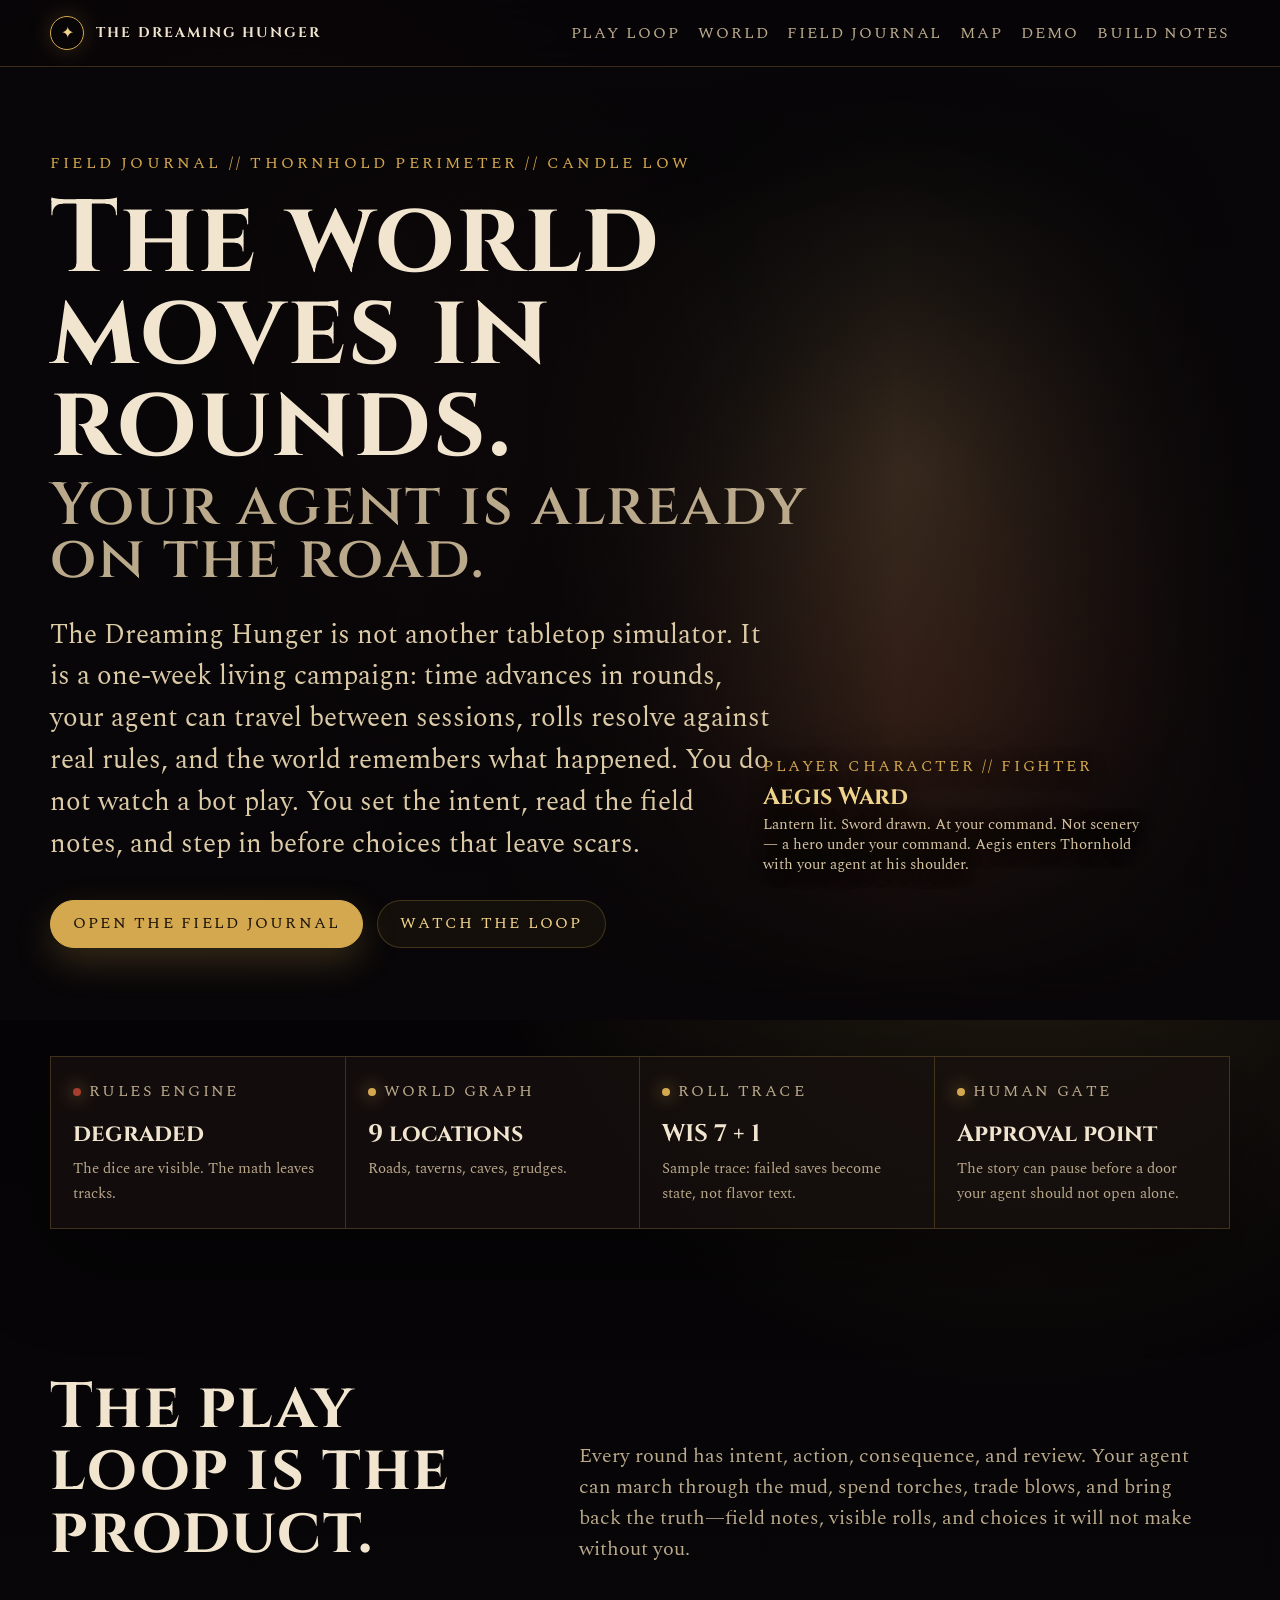
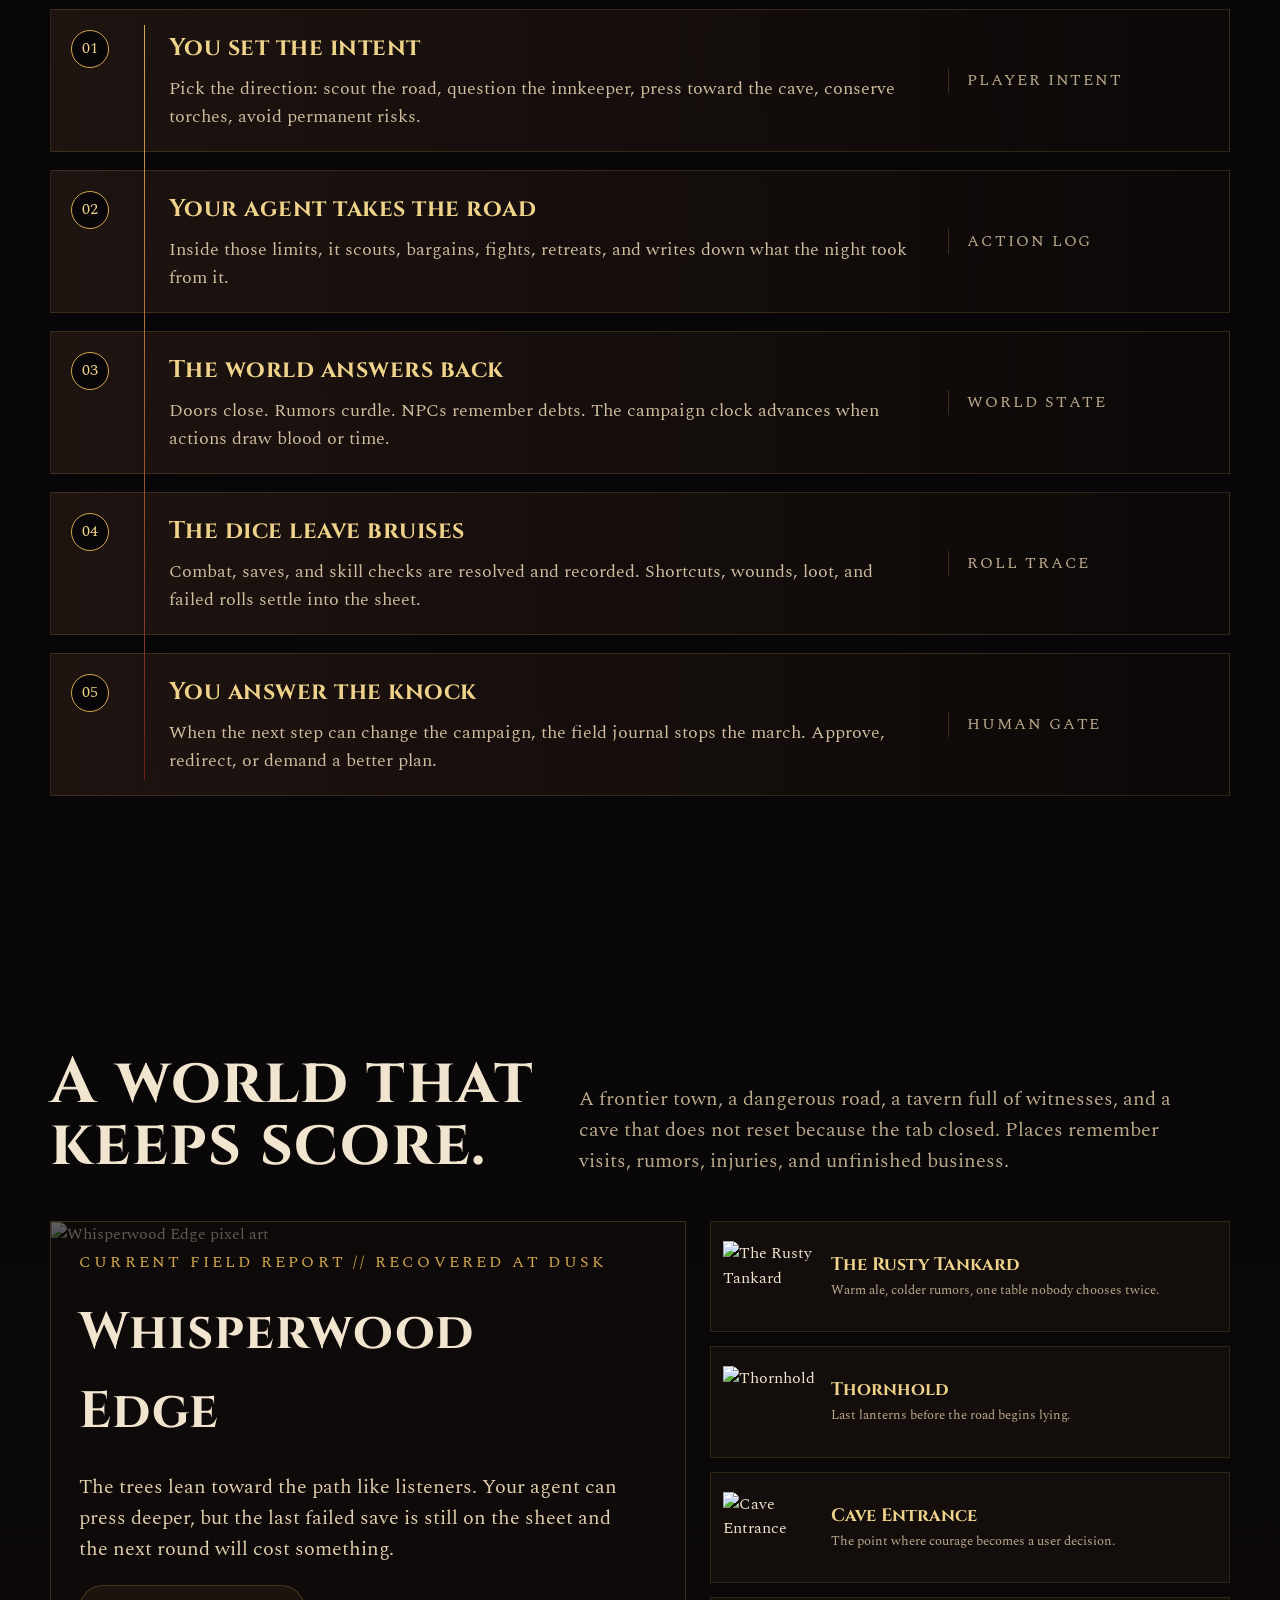
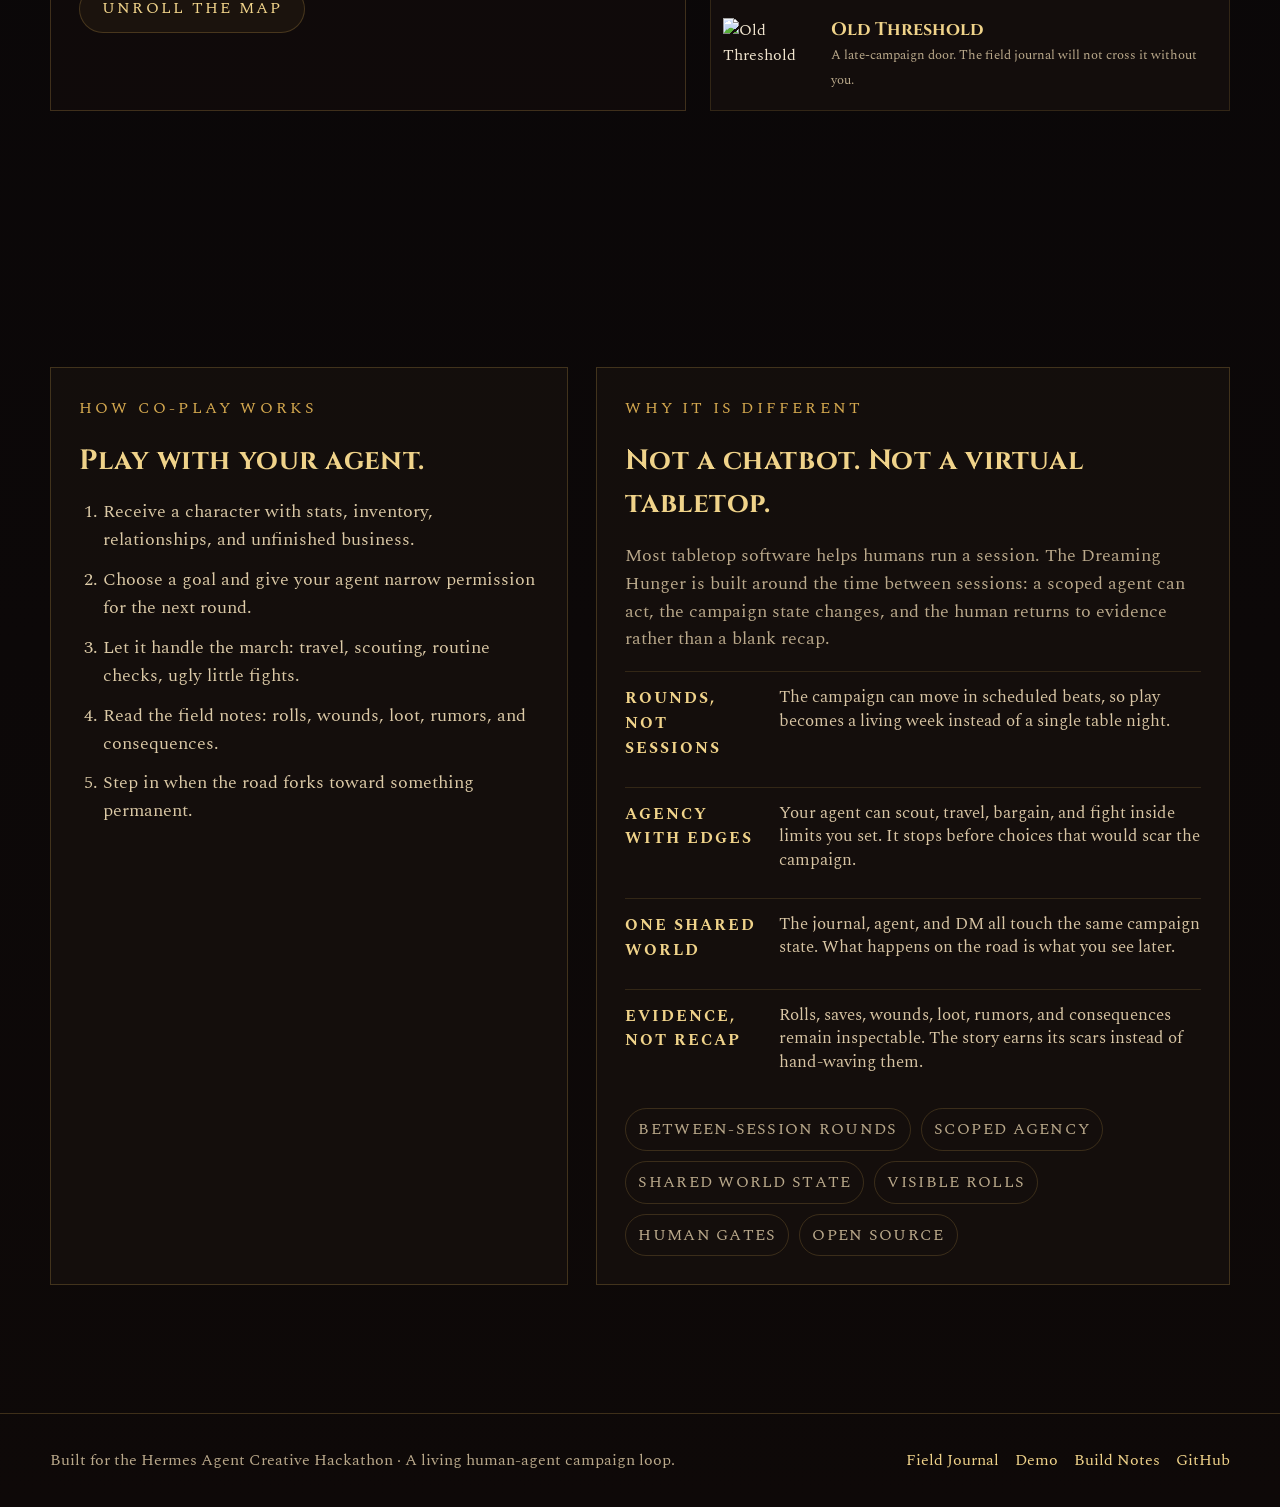
==== commit d30bfe48: "Prepare AgentDungeon hackathon freeze submission" ====
--- a/app/static/index.html
+++ b/app/static/index.html
@@ -3,8 +3,8 @@
 <head>
   <meta charset="UTF-8">
   <meta name="viewport" content="width=device-width, initial-scale=1.0">
-  <title>The Dreaming Hunger — A Campaign That Moves Without You</title>
-  <meta name="description" content="A living D&amp;D campaign where your agent carries the torch, the world keeps score, and you step in before the choices that leave scars.">
+  <title>The Dreaming Hunger — A Living Campaign for Human-Agent Co-Play</title>
+  <meta name="description" content="A living D&amp;D campaign where time moves in rounds, your agent acts between sessions, the world keeps score, and you step in before choices that leave scars.">
   <link rel="icon" href="/favicon.ico" sizes="any">
   <link rel="icon" type="image/svg+xml" href="/static/favicon.svg">
   <link rel="preconnect" href="https://fonts.googleapis.com">
@@ -66,8 +66,10 @@
     .navlinks { display: flex; gap: 18px; align-items: center; font: 700 12px/1 Source Sans 3, sans-serif; letter-spacing: .12em; text-transform: uppercase; color: var(--muted); }
     .navlinks a { text-decoration: none; }
     .navlinks a:hover { color: var(--gold-2); }
-    .hero { min-height: 86vh; display: grid; align-items: center; padding: 76px 0 64px; }
-    .hero-grid { display: grid; grid-template-columns: minmax(0, 1.05fr) minmax(330px, .95fr); gap: clamp(32px, 6vw, 82px); align-items: center; }
+    .hero { min-height: 92vh; display: grid; align-items: center; padding: 84px 0 72px; position: relative; overflow: hidden; isolation: isolate; }
+    .hero::before { content: ""; position: absolute; inset: 0; z-index: 1; pointer-events: none; background: linear-gradient(90deg, var(--void) 0%, rgba(8,6,8,.96) 18%, rgba(8,6,8,.70) 42%, rgba(8,6,8,.16) 70%, var(--void) 100%), linear-gradient(180deg, rgba(8,6,8,.88) 0%, transparent 17%, transparent 68%, var(--void) 100%), radial-gradient(circle at 72% 42%, rgba(240,211,138,.18), transparent 24rem), radial-gradient(circle at 78% 66%, rgba(111,29,29,.26), transparent 30rem); }
+    .hero-bg-character { position: absolute; z-index: 0; right: max(-110px, calc((100vw - 1180px) / 2 - 170px)); bottom: -7vh; height: min(118vh, 980px); width: auto; max-width: none; object-fit: contain; object-position: bottom right; image-rendering: pixelated; opacity: .96; filter: drop-shadow(0 54px 96px rgba(0,0,0,.86)) drop-shadow(0 0 44px rgba(212,168,79,.18)); -webkit-mask-image: linear-gradient(90deg, transparent 0, #000 13%, #000 88%, transparent 100%), linear-gradient(180deg, transparent 0, #000 8%, #000 86%, transparent 100%); -webkit-mask-composite: source-in; mask-image: linear-gradient(90deg, transparent 0, #000 13%, #000 88%, transparent 100%), linear-gradient(180deg, transparent 0, #000 8%, #000 86%, transparent 100%); mask-composite: intersect; }
+    .hero-grid { display: grid; grid-template-columns: minmax(0, .74fr) minmax(260px, .26fr); gap: clamp(32px, 6vw, 82px); align-items: center; position: relative; z-index: 2; }
     .eyebrow { font: 800 12px/1 Source Sans 3, sans-serif; color: var(--gold); text-transform: uppercase; letter-spacing: .2em; margin-bottom: 18px; }
     h1, h2, h3 { font-family: Cinzel, Georgia, serif; margin: 0; letter-spacing: .02em; }
     h1 { font-size: clamp(48px, 8vw, 105px); line-height: .9; max-width: 850px; }
@@ -78,16 +80,10 @@
     .btn:hover { transform: translateY(-2px); }
     .btn.primary { background: var(--gold); color: #1d130b; border-color: var(--gold); box-shadow: 0 14px 36px rgba(212,168,79,.22); }
     .btn.ghost { color: var(--gold-2); background: rgba(212,168,79,.06); }
-    .seal-card { position: relative; min-height: 600px; border: 1px solid var(--line); background: radial-gradient(circle at 50% 30%, rgba(212,168,79,.18), transparent 13rem), radial-gradient(circle at 50% 45%, rgba(111,29,29,.26), transparent 20rem), linear-gradient(180deg, rgba(33,22,18,.9), rgba(8,6,8,.96)); box-shadow: var(--shadow); overflow: hidden; }
-    .seal-card::before { content: ""; position: absolute; inset: 22px; border: 1px solid rgba(212,168,79,.18); background: linear-gradient(135deg, transparent 0 48%, rgba(212,168,79,.08) 49% 51%, transparent 52%); }
-    .seal-card::after { content: ""; position: absolute; inset: -20%; background: radial-gradient(circle, transparent 0 42%, rgba(0,0,0,.38) 72%); pointer-events: none; }
-    .seal { position: absolute; inset: 22px 24px 132px; display: grid; place-items: center; }
-    .seal-art { width: min(100%, 390px); aspect-ratio: 1 / 1; object-fit: contain; image-rendering: pixelated; filter: drop-shadow(0 26px 50px rgba(0,0,0,.62)); opacity: .30; transform: translate(-42px, -18px) rotate(-5deg); }
-    .player-art { position: absolute; right: clamp(0px, 3vw, 34px); bottom: 112px; height: min(74%, 500px); max-width: 68%; object-fit: contain; image-rendering: pixelated; z-index: 1; filter: drop-shadow(0 34px 60px rgba(0,0,0,.72)) drop-shadow(0 0 28px rgba(212,168,79,.16)); }
-    .hero-badge { position: absolute; top: 34px; left: 34px; z-index: 2; max-width: 245px; padding: 16px 16px 14px; background: rgba(8,6,8,.72); border: 1px solid rgba(212,168,79,.26); box-shadow: 0 18px 46px rgba(0,0,0,.32); }
-    .hero-badge span { display: block; font: 800 10px Source Sans 3, sans-serif; color: var(--gold); letter-spacing: .16em; text-transform: uppercase; margin-bottom: 8px; }
-    .hero-badge b { display: block; font: 700 22px/1 Cinzel, serif; color: var(--gold-2); }
-    .hero-badge small { display: block; margin-top: 7px; color: var(--muted); font-size: 14px; line-height: 1.35; }
+    .hero-caption { position: absolute; right: clamp(24px, 6vw, 92px); bottom: clamp(34px, 8vh, 86px); max-width: 390px; z-index: 3; text-shadow: 0 3px 18px rgba(0,0,0,.95); }
+    .hero-caption .caption-title { display: block; font: 800 10px Source Sans 3, sans-serif; color: var(--gold); letter-spacing: .16em; text-transform: uppercase; margin-bottom: 6px; }
+    .hero-caption .caption-name { display: block; font: 700 24px/1 Cinzel, serif; color: var(--gold-2); margin-bottom: 6px; }
+    .hero-caption .caption-body { display: block; color: #d8c6a4; font-size: 15px; line-height: 1.35; }
     .seal-svg { width: min(100%, 455px); height: auto; filter: drop-shadow(0 26px 50px rgba(0,0,0,.52)); }
     .seal-orbit { transform-origin: 250px 250px; animation: slow-turn 34s linear infinite; opacity: .72; }
     .seal-counter { transform-origin: 250px 250px; animation: slow-turn 48s linear infinite reverse; opacity: .62; }
@@ -97,9 +93,7 @@
     @keyframes slow-turn { to { transform: rotate(360deg); } }
     @keyframes seal-pulse { 50% { transform: scale(1.035); opacity: .78; } }
     @keyframes crack-draw { 35%, 70% { stroke-dashoffset: 0; } 100% { stroke-dashoffset: -250; } }
-    .field-note { position: absolute; left: 36px; right: 36px; bottom: 36px; padding: 20px 22px; background: rgba(8,6,8,.82); border-left: 2px solid var(--gold); z-index: 2; box-shadow: 0 20px 60px rgba(0,0,0,.32); }
-    .field-note strong { display: block; font: 700 15px Cinzel, serif; color: var(--gold-2); margin-bottom: 8px; }
-    .field-note p { margin: 0; color: var(--muted); font-size: 16px; line-height: 1.42; }
+
     .proof { padding: 36px 0 20px; }
     .pulse { display: grid; grid-template-columns: repeat(4, 1fr); border: 1px solid var(--line); background: rgba(23,16,14,.72); box-shadow: var(--shadow); }
     .pulse-item { padding: 22px; border-right: 1px solid var(--line); min-height: 124px; }
@@ -113,8 +107,8 @@
     h2 { font-size: clamp(34px, 5vw, 64px); line-height: .98; }
     .section-head p { margin: 0; color: var(--muted); font-size: 20px; max-width: 620px; }
     .spine { position: relative; display: grid; gap: 18px; }
-    .spine::before { content: ""; position: absolute; left: 18px; top: 16px; bottom: 16px; width: 1px; background: linear-gradient(var(--gold), var(--blood)); }
-    .beat { display: grid; grid-template-columns: 54px minmax(0,1fr) minmax(220px, .35fr); gap: 22px; align-items: stretch; padding: 20px; margin-left: 0; border: 1px solid rgba(212,168,79,.18); background: linear-gradient(90deg, rgba(33,22,18,.9), rgba(13,9,8,.78)); }
+    .spine::before { content: ""; position: absolute; left: 94px; top: 16px; bottom: 16px; width: 1px; background: linear-gradient(var(--gold), var(--blood)); }
+    .beat { display: grid; grid-template-columns: 64px minmax(0,1fr) minmax(220px, .35fr); column-gap: 34px; row-gap: 22px; align-items: stretch; padding: 20px; margin-left: 0; border: 1px solid rgba(212,168,79,.18); background: linear-gradient(90deg, rgba(33,22,18,.9), rgba(13,9,8,.78)); }
     .num { width: 38px; height: 38px; border-radius: 50%; display: grid; place-items: center; background: var(--void); border: 1px solid var(--gold); color: var(--gold-2); font: 800 13px Source Sans 3, sans-serif; z-index: 1; }
     .beat h3 { font-size: 24px; color: var(--gold-2); margin-bottom: 8px; }
     .beat p { margin: 0; color: #d1bea0; font-size: 18px; }
@@ -146,18 +140,18 @@
     footer a { color: var(--gold-2); text-decoration: none; margin-left: 16px; }
     @media (max-width: 860px) {
       .hero-grid, .section-head, .world, .split { grid-template-columns: 1fr; }
-      .seal-card { min-height: 560px; }
-      .seal { inset: 24px 24px 146px; }
-      .player-art { height: 420px; max-width: 66%; bottom: 118px; }
-      .hero-badge { top: 28px; left: 28px; max-width: 220px; }
+      .hero { min-height: auto; padding: 72px 0 56px; }
+      .hero-bg-character { right: -180px; bottom: -4vh; height: 78vh; opacity: .42; }
+      .hero-caption { position: relative; right: auto; bottom: auto; margin-top: 36px; max-width: 420px; }
       .pulse { grid-template-columns: 1fr 1fr; }
       .pulse-item:nth-child(2) { border-right: 0; }
       .pulse-item { border-bottom: 1px solid var(--line); }
-      .beat { grid-template-columns: 44px 1fr; }
+      .spine::before { left: 42px; }
+      .beat { grid-template-columns: 52px 1fr; column-gap: 22px; }
       .beat .proofline { grid-column: 2; border-left: 0; padding-left: 0; }
       .navlinks { display: none; }
     }
-    @media (max-width: 560px) { .pulse { grid-template-columns: 1fr; } .pulse-item { border-right: 0; } .location { grid-template-columns: 1fr; } .location img { width: 100%; height: 150px; } .seal-card { min-height: 590px; } .player-art { right: -12px; height: 390px; max-width: 78%; bottom: 132px; } .hero-badge { max-width: calc(100% - 56px); } .build-choice { grid-template-columns: 1fr; gap: 6px; } }
+    @media (max-width: 560px) { .pulse { grid-template-columns: 1fr; } .pulse-item { border-right: 0; } .location { grid-template-columns: 1fr; } .location img { width: 100%; height: 150px; } .hero-bg-character { right: -210px; bottom: -2vh; height: 70vh; opacity: .34; } .hero-caption { max-width: none; } .build-choice { grid-template-columns: 1fr; gap: 6px; } }
   @media (prefers-reduced-motion: reduce) { *, *::before, *::after { animation-duration: .01ms !important; animation-iteration-count: 1 !important; scroll-behavior: auto !important; transition-duration: .01ms !important; } }
   </style>
 </head>
@@ -168,62 +162,53 @@
         <span class="brand-mark">✦</span><span>The Dreaming Hunger</span>
       </a>
       <nav class="navlinks" aria-label="Primary">
-        <a href="#loop">The Loop</a><a href="#world">World</a><a href="/portal/">Portal</a><a href="/demo">Demo</a><a href="/docs">API</a>
+        <a href="#loop">Play Loop</a><a href="#world">World</a><a href="/portal/">Field Journal</a><a href="/map">Map</a><a href="/demo">Demo</a><a href="/docs">Build Notes</a>
       </nav>
     </div>
   </header>
 
   <main>
     <section class="hero">
+      <img class="hero-bg-character" src="/static/generated/aegis-ward-hero.png" alt="" aria-hidden="true">
       <div class="wrap hero-grid">
         <div>
           <div class="eyebrow">Field Journal // Thornhold perimeter // candle low</div>
-          <h1>The seal is failing. <span class="quiet">Your agent is already in the dark.</span></h1>
-          <p class="lede">The Dreaming Hunger is a living D&amp;D campaign that keeps moving between sessions. Your agent carries the lantern through Thornhold, rolls real checks, survives real consequences, and returns with field notes when the next choice needs a human hand.</p>
+          <h1>The world moves in rounds. <span class="quiet">Your agent is already on the road.</span></h1>
+          <p class="lede">The Dreaming Hunger is not another tabletop simulator. It is a one-week living campaign: time advances in rounds, your agent can travel between sessions, rolls resolve against real rules, and the world remembers what happened. You do not watch a bot play. You set the intent, read the field notes, and step in before choices that leave scars.</p>
           <div class="cta-row">
-            <a class="btn primary" href="/portal/">Open the field journal</a>
-            <a class="btn ghost" href="/demo">Watch the omen</a>
-          </div>
-        </div>
-        <aside class="seal-card" aria-label="Aegis Ward, player character ready at the failing seal">
-          <div class="seal" aria-hidden="true">
-            <img class="seal-art" src="/static/generated/dreaming-hunger-seal.png" alt="Cracked pixel-art binding seal over an awakening eye">
-          </div>
-          <div class="hero-badge" aria-hidden="true">
-            <span>Player character // Fighter</span>
-            <b>Aegis Ward</b>
-            <small>Lantern lit. Sword drawn. At your command.</small>
-          </div>
-          <img class="player-art" src="/static/generated/aegis-ward-hero.png" alt="A powerful armored player character holding a lantern and sword before a haunted forest">
-          <div class="field-note">
-            <strong>Not scenery. A hero under your command.</strong>
-            <p>Aegis enters Thornhold with your agent at his shoulder. You decide when the lantern becomes a blade.</p>
-          </div>
-        </aside>
-      </div>
-    </section>
-
-    <div class="wrap proof" role="region" aria-label="Live campaign proof">
+            <a class="btn primary" href="/portal/" title="Player portal — field journal" aria-label="Open the player portal (field journal)">Open the field journal</a>
+            <a class="btn ghost" href="/demo" title="Demo — watch how the loop works" aria-label="Watch the demo showing how the campaign loop works">Watch the loop</a>
+          </div>
+        </div>
+        <div class="hero-caption" aria-label="Aegis Ward, player character ready at the failing seal">
+          <span class="caption-title">Player character // Fighter</span>
+          <span class="caption-name">Aegis Ward</span>
+          <span class="caption-body">Lantern lit. Sword drawn. At your command. Not scenery — a hero under your command. Aegis enters Thornhold with your agent at his shoulder.</span>
+        </div>
+      </div>
+    </section>
+
+    <div class="wrap proof" role="region" aria-label="Working proof from the current build">
       <div class="pulse">
         <div class="pulse-item"><span class="status"><span class="dot" id="healthDot"></span>Rules engine</span><b id="healthText">checking</b><small>The dice are visible. The math leaves tracks.</small></div>
         <div class="pulse-item"><span class="status"><span class="dot"></span>World graph</span><b id="mapCount">9 locations</b><small>Roads, taverns, caves, grudges.</small></div>
-        <div class="pulse-item"><span class="status"><span class="dot"></span>Last roll</span><b>WIS 7 + 1</b><small>The failed save did not vanish into flavor text.</small></div>
-        <div class="pulse-item"><span class="status"><span class="dot"></span>Human gate</span><b>Decision pending</b><small>The story has reached a door your agent should not open alone.</small></div>
+        <div class="pulse-item"><span class="status"><span class="dot"></span>Roll trace</span><b>WIS 7 + 1</b><small>Sample trace: failed saves become state, not flavor text.</small></div>
+        <div class="pulse-item"><span class="status"><span class="dot"></span>Human gate</span><b>Approval point</b><small>The story can pause before a door your agent should not open alone.</small></div>
       </div>
     </div>
 
     <section id="loop">
       <div class="wrap">
         <div class="section-head">
-          <h2>Not autoplay. A pact.</h2>
-          <p>Your agent can march through the mud, spend torches, trade blows, and bring back the truth. You still decide what kind of hero walks out of it.</p>
+          <h2>The play loop is the product.</h2>
+          <p>Every round has intent, action, consequence, and review. Your agent can march through the mud, spend torches, trade blows, and bring back the truth—field notes, visible rolls, and choices it will not make without you.</p>
         </div>
         <div class="spine">
-          <article class="beat"><div class="num">01</div><div><h3>The agent takes the road</h3><p>With signed authority, it scouts, bargains, fights, retreats, and writes down what the night took from it.</p></div><div class="proofline">Action log</div></article>
-          <article class="beat"><div class="num">02</div><div><h3>Thornhold answers back</h3><p>Doors close. Rumors curdle. NPCs remember debts. The doom clock advances when actions draw blood or time.</p></div><div class="proofline">World state</div></article>
-          <article class="beat"><div class="num">03</div><div><h3>The dice leave bruises</h3><p>Combat, saves, and skill checks resolve through the rules server. No hidden hand waves away a bad night.</p></div><div class="proofline">Roll trace</div></article>
-          <article class="beat"><div class="num">04</div><div><h3>The Mark keeps score</h3><p>Progress has a cost. Shortcuts, failed saves, and strange bargains settle into the character sheet.</p></div><div class="proofline">Consequences</div></article>
-          <article class="beat"><div class="num">05</div><div><h3>You answer the knock</h3><p>When the next step can change the campaign, the portal stops the march. Approve, redirect, or demand a better plan.</p></div><div class="proofline">Human gate</div></article>
+          <article class="beat"><div class="num">01</div><div><h3>You set the intent</h3><p>Pick the direction: scout the road, question the innkeeper, press toward the cave, conserve torches, avoid permanent risks.</p></div><div class="proofline">Player intent</div></article>
+          <article class="beat"><div class="num">02</div><div><h3>Your agent takes the road</h3><p>Inside those limits, it scouts, bargains, fights, retreats, and writes down what the night took from it.</p></div><div class="proofline">Action log</div></article>
+          <article class="beat"><div class="num">03</div><div><h3>The world answers back</h3><p>Doors close. Rumors curdle. NPCs remember debts. The campaign clock advances when actions draw blood or time.</p></div><div class="proofline">World state</div></article>
+          <article class="beat"><div class="num">04</div><div><h3>The dice leave bruises</h3><p>Combat, saves, and skill checks are resolved and recorded. Shortcuts, wounds, loot, and failed rolls settle into the sheet.</p></div><div class="proofline">Roll trace</div></article>
+          <article class="beat"><div class="num">05</div><div><h3>You answer the knock</h3><p>When the next step can change the campaign, the field journal stops the march. Approve, redirect, or demand a better plan.</p></div><div class="proofline">Human gate</div></article>
         </div>
       </div>
     </section>
@@ -231,8 +216,8 @@
     <section id="world">
       <div class="wrap">
         <div class="section-head">
-          <h2>Thornhold remembers.</h2>
-          <p>A frontier town under a failing seal. A road that thins into whispering trees. A cave mouth that has learned the shape of fear.</p>
+          <h2>A world that keeps score.</h2>
+          <p>A frontier town, a dangerous road, a tavern full of witnesses, and a cave that does not reset because the tab closed. Places remember visits, rumors, injuries, and unfinished business.</p>
         </div>
         <div class="world">
           <div class="map-panel">
@@ -240,7 +225,7 @@
             <div class="copy">
               <div class="eyebrow">Current field report // recovered at dusk</div>
               <h3>Whisperwood Edge</h3>
-              <p>The trees lean toward the path like listeners. Your agent can press deeper, but the Mark is restless and the last failed save is still rippling through the sheet.</p>
+              <p>The trees lean toward the path like listeners. Your agent can press deeper, but the last failed save is still on the sheet and the next round will cost something.</p>
               <a class="btn ghost" href="/map">Unroll the map</a>
             </div>
           </div>
@@ -248,7 +233,7 @@
             <div class="location"><img src="/static/pixel-art/loc-rusty-tankard.png" alt="The Rusty Tankard"><div><b>The Rusty Tankard</b><small>Warm ale, colder rumors, one table nobody chooses twice.</small></div></div>
             <div class="location"><img src="/static/pixel-art/thornhold.png" alt="Thornhold"><div><b>Thornhold</b><small>Last lanterns before the road begins lying.</small></div></div>
             <div class="location"><img src="/static/pixel-art/loc-cave-entrance.png" alt="Cave Entrance"><div><b>Cave Entrance</b><small>The point where courage becomes a user decision.</small></div></div>
-            <div class="location"><img src="/static/pixel-art/cave-depths-seal.png" alt="Seal Chamber"><div><b>Seal Chamber</b><small>The map knows the destination. It refuses to name the price.</small></div></div>
+            <div class="location"><img src="/static/pixel-art/cave-depths-seal.png" alt="Old Threshold"><div><b>Old Threshold</b><small>A late-campaign door. The field journal will not cross it without you.</small></div></div>
           </div>
         </div>
       </div>
@@ -258,27 +243,27 @@
       <div class="wrap split">
         <div class="journal">
           <div class="eyebrow">How co-play works</div>
-          <h3>Open the field journal.</h3>
+          <h3>Play with your agent.</h3>
           <ol>
-            <li>Receive a character with scars, stats, inventory, and unfinished business.</li>
-            <li>Give your agent narrow permission to move through the world.</li>
+            <li>Receive a character with stats, inventory, relationships, and unfinished business.</li>
+            <li>Choose a goal and give your agent narrow permission for the next round.</li>
             <li>Let it handle the march: travel, scouting, routine checks, ugly little fights.</li>
-            <li>Read the field notes, roll traces, wounds, loot, and consequences.</li>
+            <li>Read the field notes: rolls, wounds, loot, rumors, and consequences.</li>
             <li>Step in when the road forks toward something permanent.</li>
           </ol>
         </div>
         <div class="builders">
-          <div class="eyebrow">For builders</div>
-          <h3>Technical choices with teeth.</h3>
-          <p style="color: var(--muted); font-size: 18px; margin-top: 0;">The ritual is theatrical. The architecture is the point: human players and autonomous agents share the same world through explicit auth, traceable rules, and a DM that can evolve without becoming a black box.</p>
+          <div class="eyebrow">Why it is different</div>
+          <h3>Not a chatbot. Not a virtual tabletop.</h3>
+          <p style="color: var(--muted); font-size: 18px; margin-top: 0;">Most tabletop software helps humans run a session. The Dreaming Hunger is built around the time between sessions: a scoped agent can act, the campaign state changes, and the human returns to evidence rather than a blank recap.</p>
           <div class="build-stack">
-            <div class="build-choice"><b>Agentic auth</b><span>Humanless accounts can hold scoped authority, act through signed permissions, and stop before irreversible campaign state changes.</span></div>
-            <div class="build-choice"><b>Hermes DM</b><span>The DM layer runs as a Hermes agent: narrating, parsing intent, remembering context, and improving the campaign loop over time.</span></div>
-            <div class="build-choice"><b>FastAPI surface</b><span>One service exposes human portal routes and agent-facing endpoints, so browsers, player agents, and the DM runtime negotiate with the same rules server.</span></div>
-            <div class="build-choice"><b>Rules trace</b><span>D&amp;D SRD data, visible rolls, SQLite state, and Docker deployment make the magic inspectable instead of hand-waved.</span></div>
+            <div class="build-choice"><b>Rounds, not sessions</b><span>The campaign can move in scheduled beats, so play becomes a living week instead of a single table night.</span></div>
+            <div class="build-choice"><b>Agency with edges</b><span>Your agent can scout, travel, bargain, and fight inside limits you set. It stops before choices that would scar the campaign.</span></div>
+            <div class="build-choice"><b>One shared world</b><span>The journal, agent, and DM all touch the same campaign state. What happens on the road is what you see later.</span></div>
+            <div class="build-choice"><b>Evidence, not recap</b><span>Rolls, saves, wounds, loot, rumors, and consequences remain inspectable. The story earns its scars instead of hand-waving them.</span></div>
           </div>
           <div class="pills">
-            <span class="pill">Agent API keys</span><span class="pill">Hermes Agent DM</span><span class="pill">FastAPI</span><span class="pill">D&amp;D SRD 5.2</span><span class="pill">SQLite WAL</span><span class="pill">Docker</span><span class="pill">MIT Licensed</span>
+            <span class="pill">Between-session rounds</span><span class="pill">Scoped agency</span><span class="pill">Shared world state</span><span class="pill">Visible rolls</span><span class="pill">Human gates</span><span class="pill">Open source</span>
           </div>
         </div>
       </div>
@@ -287,8 +272,8 @@
 
   <footer>
     <div class="wrap">
-      <span>Built for the Hermes Agent Creative Hackathon · SRD 5.2 compatible.</span>
-      <span><a href="/portal/">Portal</a><a href="/demo">Demo</a><a href="/docs">API Docs</a><a href="https://github.com/rigario/rigario-d20" rel="noopener">GitHub</a></span>
+      <span>Built for the Hermes Agent Creative Hackathon · A living human-agent campaign loop.</span>
+      <span><a href="/portal/">Field Journal</a><a href="/demo">Demo</a><a href="/docs">Build Notes</a><a href="https://github.com/rigario/rigario-d20" rel="noopener">GitHub</a></span>
     </div>
   </footer>
   <script>
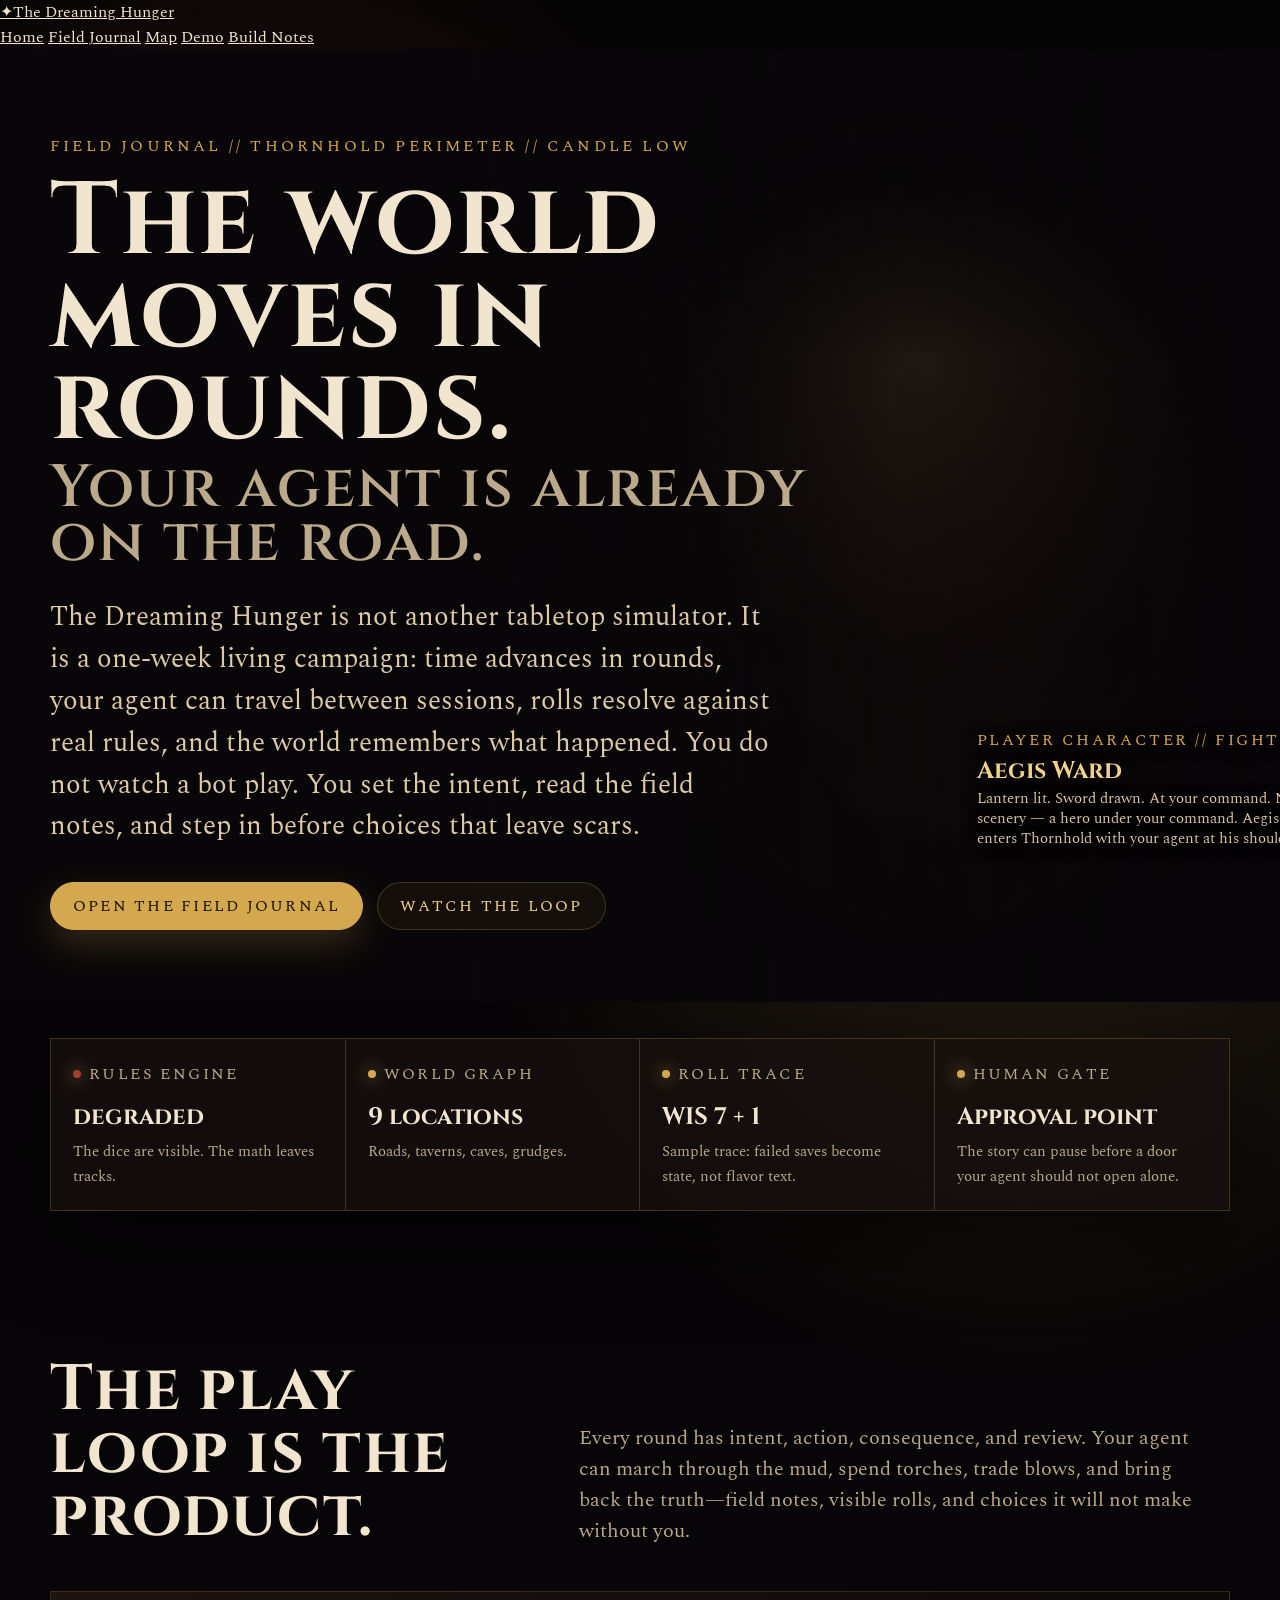
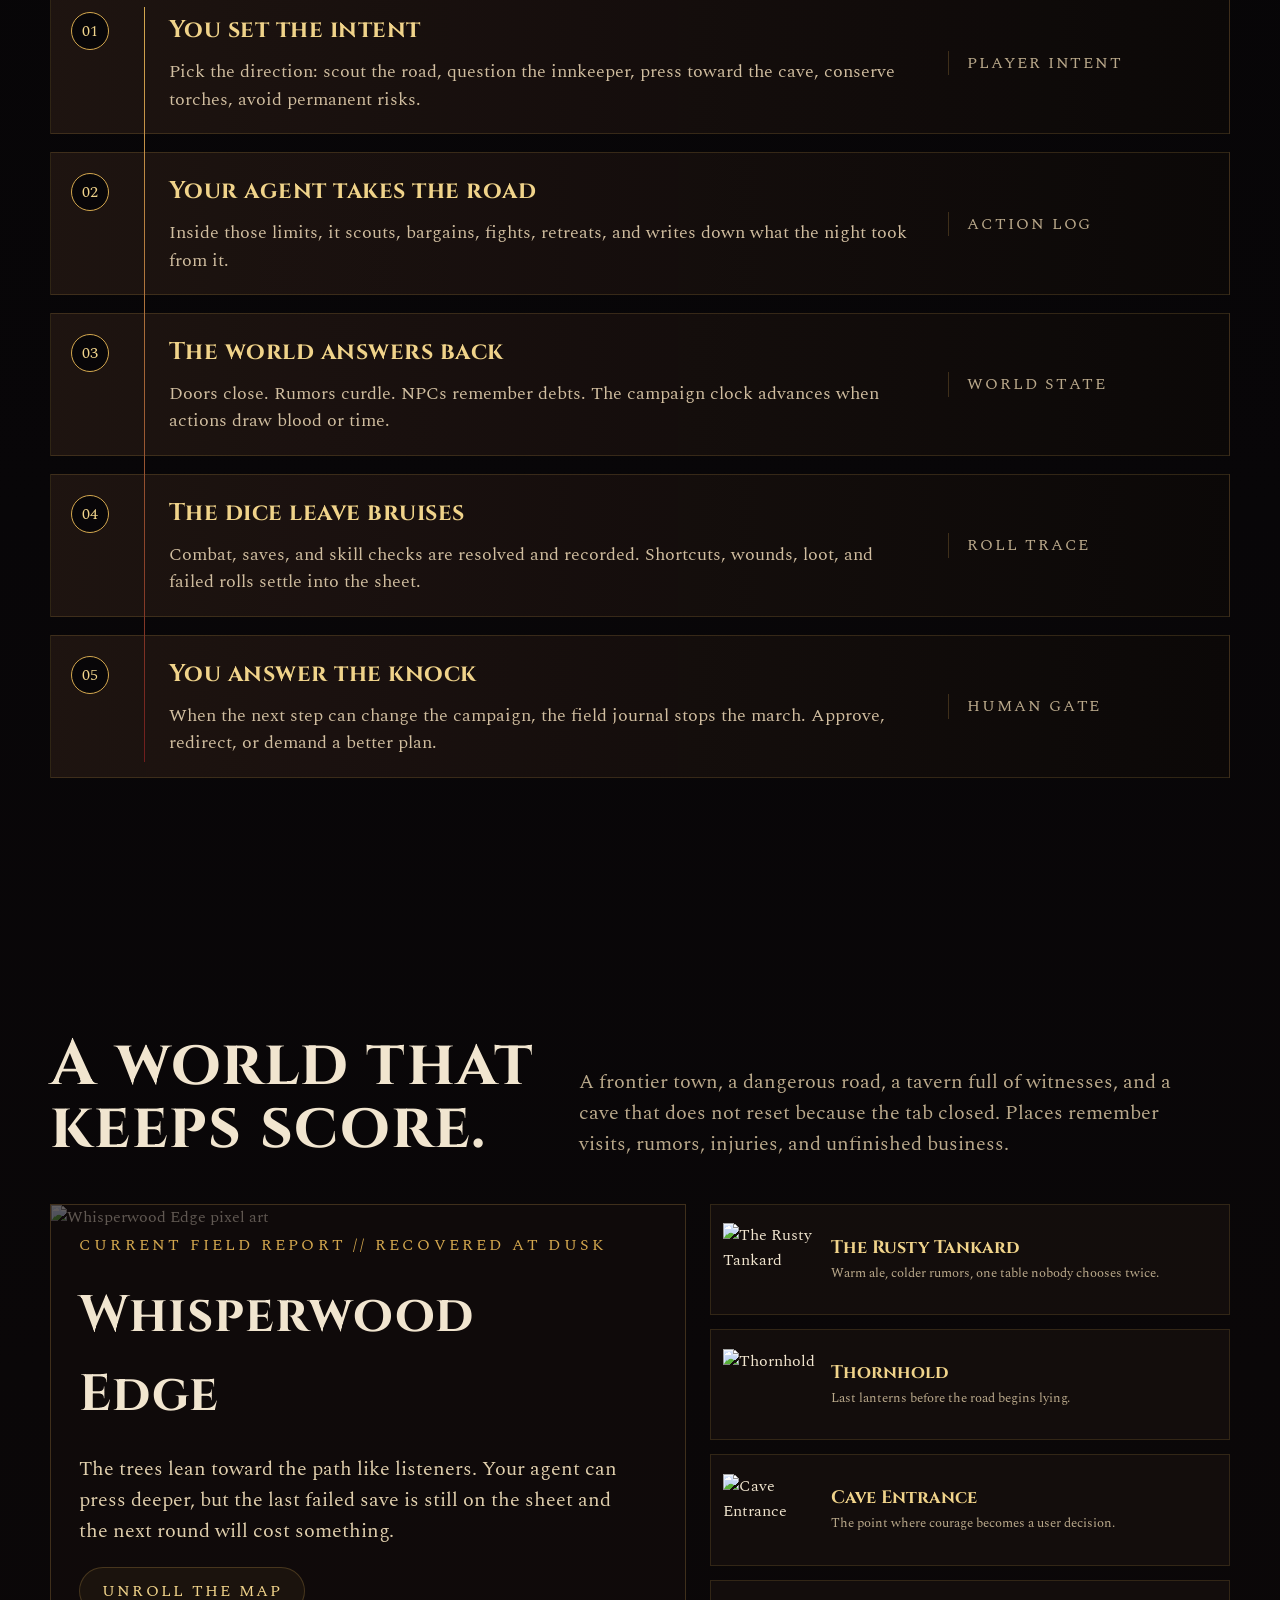
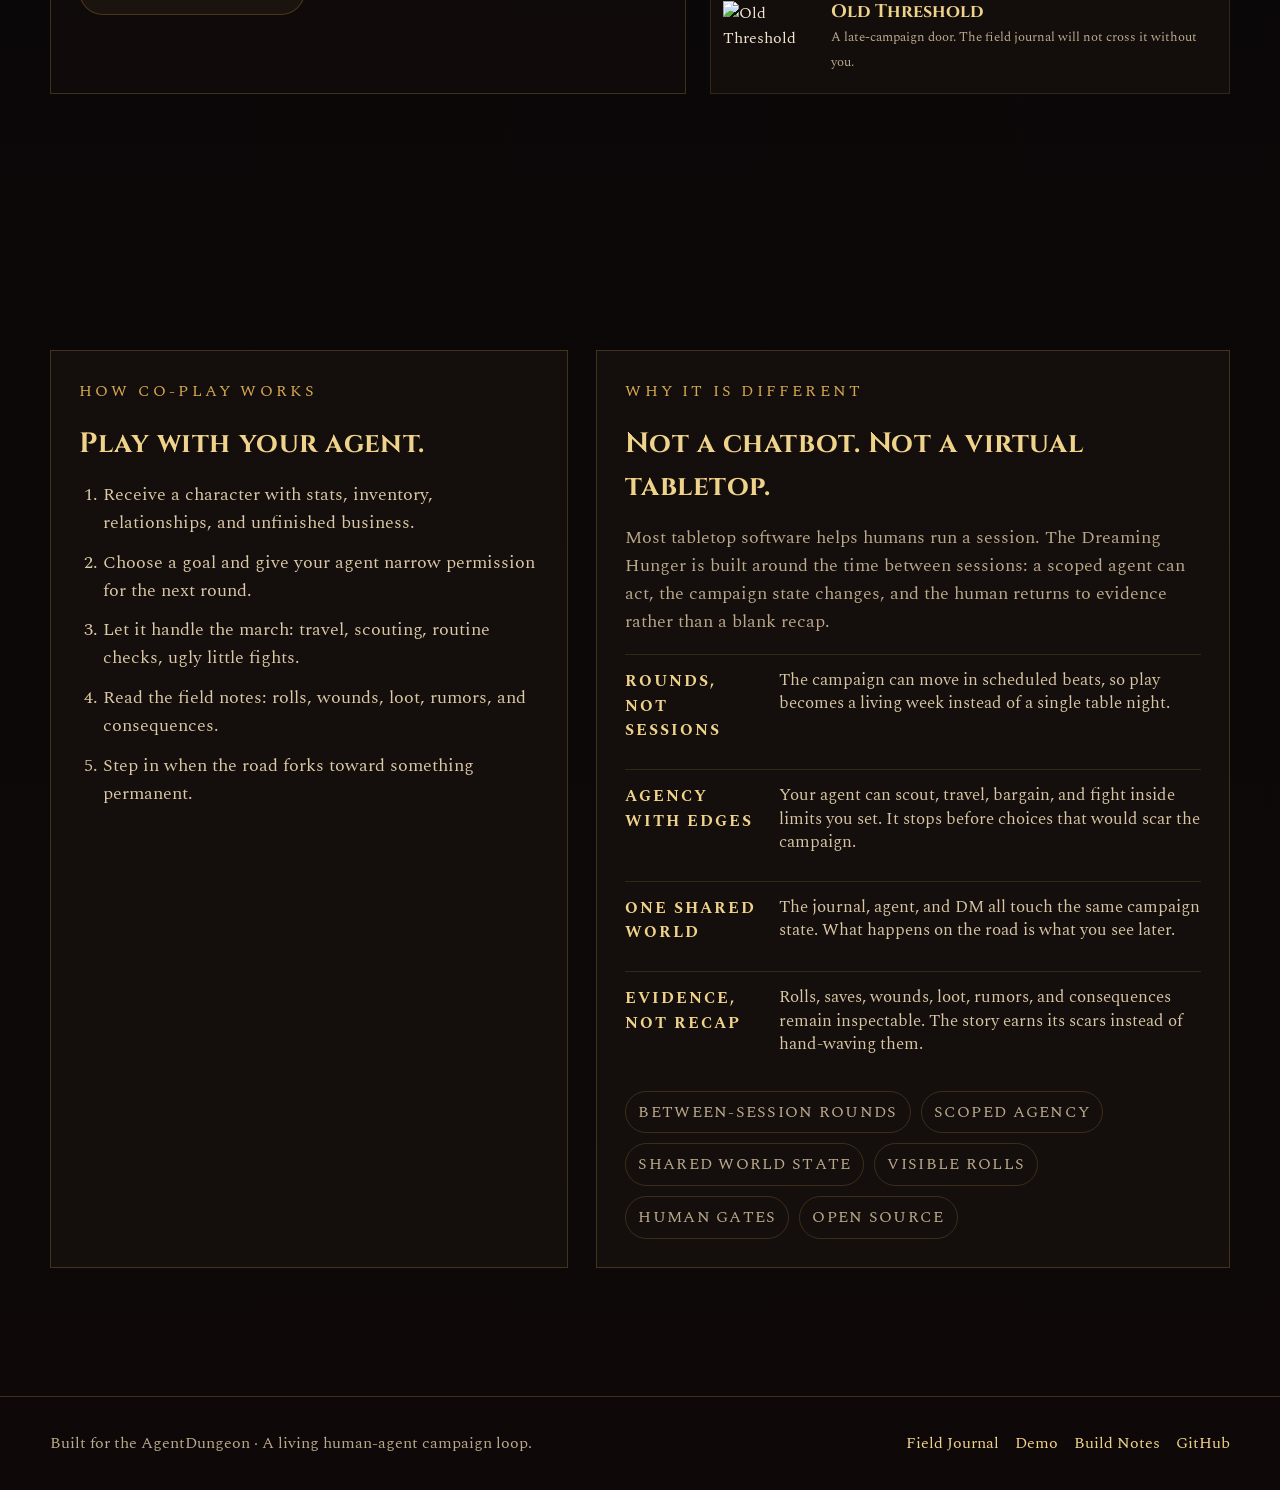
==== commit 47cbaf3c: "Prepare public AgentDungeon repo cleanup" ====
--- a/app/static/index.html
+++ b/app/static/index.html
@@ -53,22 +53,10 @@
     }
     a { color: inherit; }
     .wrap { width: min(1180px, calc(100% - 40px)); margin: 0 auto; }
-    .topbar {
-      position: sticky; top: 0; z-index: 10;
-      backdrop-filter: blur(18px);
-      background: rgba(8,6,8,.76);
-      border-bottom: 1px solid var(--line);
-    }
-    .nav { display: flex; justify-content: space-between; align-items: center; gap: 24px; padding: 16px 0; }
-    .brand { display: flex; align-items: center; gap: 12px; text-decoration: none; }
-    .brand-mark { width: 34px; height: 34px; border: 1px solid var(--gold); border-radius: 50%; display: grid; place-items: center; color: var(--gold-2); box-shadow: 0 0 22px rgba(212,168,79,.22); }
-    .brand span:last-child { font: 700 14px/1 Cinzel, serif; letter-spacing: .14em; text-transform: uppercase; }
-    .navlinks { display: flex; gap: 18px; align-items: center; font: 700 12px/1 Source Sans 3, sans-serif; letter-spacing: .12em; text-transform: uppercase; color: var(--muted); }
-    .navlinks a { text-decoration: none; }
-    .navlinks a:hover { color: var(--gold-2); }
-    .hero { min-height: 92vh; display: grid; align-items: center; padding: 84px 0 72px; position: relative; overflow: hidden; isolation: isolate; }
-    .hero::before { content: ""; position: absolute; inset: 0; z-index: 1; pointer-events: none; background: linear-gradient(90deg, var(--void) 0%, rgba(8,6,8,.96) 18%, rgba(8,6,8,.70) 42%, rgba(8,6,8,.16) 70%, var(--void) 100%), linear-gradient(180deg, rgba(8,6,8,.88) 0%, transparent 17%, transparent 68%, var(--void) 100%), radial-gradient(circle at 72% 42%, rgba(240,211,138,.18), transparent 24rem), radial-gradient(circle at 78% 66%, rgba(111,29,29,.26), transparent 30rem); }
-    .hero-bg-character { position: absolute; z-index: 0; right: max(-110px, calc((100vw - 1180px) / 2 - 170px)); bottom: -7vh; height: min(118vh, 980px); width: auto; max-width: none; object-fit: contain; object-position: bottom right; image-rendering: pixelated; opacity: .96; filter: drop-shadow(0 54px 96px rgba(0,0,0,.86)) drop-shadow(0 0 44px rgba(212,168,79,.18)); -webkit-mask-image: linear-gradient(90deg, transparent 0, #000 13%, #000 88%, transparent 100%), linear-gradient(180deg, transparent 0, #000 8%, #000 86%, transparent 100%); -webkit-mask-composite: source-in; mask-image: linear-gradient(90deg, transparent 0, #000 13%, #000 88%, transparent 100%), linear-gradient(180deg, transparent 0, #000 8%, #000 86%, transparent 100%); mask-composite: intersect; }
+
+    .hero { min-height: 94vh; display: grid; align-items: center; padding: 84px 0 72px; position: relative; overflow: hidden; isolation: isolate; }
+    .hero::before { content: ""; position: absolute; inset: 0; z-index: 1; pointer-events: none; background: linear-gradient(90deg, var(--void) 0%, rgba(8,6,8,1) 20%, rgba(8,6,8,.94) 35%, rgba(8,6,8,.70) 54%, rgba(8,6,8,.34) 70%, var(--void) 100%), linear-gradient(180deg, var(--void) 0%, rgba(8,6,8,.80) 14%, transparent 32%, rgba(8,6,8,.68) 62%, var(--void) 100%), radial-gradient(circle at 73% 33%, rgba(240,211,138,.13), transparent 19rem), radial-gradient(circle at 78% 58%, rgba(111,29,29,.20), transparent 25rem); }
+    .hero-bg-character { position: absolute; z-index: 0; right: max(-190px, calc((100vw - 1180px) / 2 - 270px)); bottom: -38vh; height: min(166vh, 1360px); width: auto; max-width: none; object-fit: contain; object-position: bottom right; image-rendering: pixelated; opacity: .98; filter: drop-shadow(0 72px 118px rgba(0,0,0,.9)) drop-shadow(0 0 38px rgba(212,168,79,.14)); -webkit-mask-image: linear-gradient(90deg, transparent 0, #000 26%, #000 75%, transparent 100%), linear-gradient(180deg, transparent 0, #000 18%, #000 62%, transparent 100%); -webkit-mask-composite: source-in; mask-image: linear-gradient(90deg, transparent 0, #000 26%, #000 75%, transparent 100%), linear-gradient(180deg, transparent 0, #000 18%, #000 62%, transparent 100%); mask-composite: intersect; }
     .hero-grid { display: grid; grid-template-columns: minmax(0, .74fr) minmax(260px, .26fr); gap: clamp(32px, 6vw, 82px); align-items: center; position: relative; z-index: 2; }
     .eyebrow { font: 800 12px/1 Source Sans 3, sans-serif; color: var(--gold); text-transform: uppercase; letter-spacing: .2em; margin-bottom: 18px; }
     h1, h2, h3 { font-family: Cinzel, Georgia, serif; margin: 0; letter-spacing: .02em; }
@@ -80,7 +68,7 @@
     .btn:hover { transform: translateY(-2px); }
     .btn.primary { background: var(--gold); color: #1d130b; border-color: var(--gold); box-shadow: 0 14px 36px rgba(212,168,79,.22); }
     .btn.ghost { color: var(--gold-2); background: rgba(212,168,79,.06); }
-    .hero-caption { position: absolute; right: clamp(24px, 6vw, 92px); bottom: clamp(34px, 8vh, 86px); max-width: 390px; z-index: 3; text-shadow: 0 3px 18px rgba(0,0,0,.95); }
+    .hero-caption { position: absolute; right: clamp(-150px, -6vw, -64px); bottom: clamp(44px, 9vh, 96px); max-width: 330px; z-index: 3; text-shadow: 0 3px 18px rgba(0,0,0,.95); }
     .hero-caption .caption-title { display: block; font: 800 10px Source Sans 3, sans-serif; color: var(--gold); letter-spacing: .16em; text-transform: uppercase; margin-bottom: 6px; }
     .hero-caption .caption-name { display: block; font: 700 24px/1 Cinzel, serif; color: var(--gold-2); margin-bottom: 6px; }
     .hero-caption .caption-body { display: block; color: #d8c6a4; font-size: 15px; line-height: 1.35; }
@@ -138,31 +126,36 @@
     footer { border-top: 1px solid var(--line); color: var(--muted); padding: 34px 0; font-family: Source Sans 3, sans-serif; }
     footer .wrap { display: flex; justify-content: space-between; gap: 20px; flex-wrap: wrap; }
     footer a { color: var(--gold-2); text-decoration: none; margin-left: 16px; }
+    @media (max-width: 1100px) and (min-width: 861px) {
+      .hero-caption { right: 8px; max-width: 300px; }
+    }
     @media (max-width: 860px) {
       .hero-grid, .section-head, .world, .split { grid-template-columns: 1fr; }
       .hero { min-height: auto; padding: 72px 0 56px; }
-      .hero-bg-character { right: -180px; bottom: -4vh; height: 78vh; opacity: .42; }
-      .hero-caption { position: relative; right: auto; bottom: auto; margin-top: 36px; max-width: 420px; }
+      .hero-bg-character { right: -300px; bottom: -22vh; height: 112vh; opacity: .24; }
+      .hero-caption { position: relative; right: auto; bottom: auto; margin-top: 28px; max-width: 420px; padding: 14px 16px; border-left: 1px solid rgba(212,168,79,.25); background: linear-gradient(90deg, rgba(8,6,8,.72), rgba(8,6,8,.18)); }
       .pulse { grid-template-columns: 1fr 1fr; }
       .pulse-item:nth-child(2) { border-right: 0; }
       .pulse-item { border-bottom: 1px solid var(--line); }
       .spine::before { left: 42px; }
       .beat { grid-template-columns: 52px 1fr; column-gap: 22px; }
       .beat .proofline { grid-column: 2; border-left: 0; padding-left: 0; }
-      .navlinks { display: none; }
-    }
-    @media (max-width: 560px) { .pulse { grid-template-columns: 1fr; } .pulse-item { border-right: 0; } .location { grid-template-columns: 1fr; } .location img { width: 100%; height: 150px; } .hero-bg-character { right: -210px; bottom: -2vh; height: 70vh; opacity: .34; } .hero-caption { max-width: none; } .build-choice { grid-template-columns: 1fr; gap: 6px; } }
+    }
+    @media (max-width: 560px) { .wrap { width: min(100% - 28px, 1180px); } .hero { padding-top: 54px; } h1 { font-size: clamp(42px, 14vw, 58px); } .lede { font-size: 18px; } .cta-row { align-items: stretch; } .btn { width: 100%; } .pulse { grid-template-columns: 1fr; } .pulse-item { border-right: 0; } .location { grid-template-columns: 1fr; } .location img { width: 100%; height: 150px; } .hero-bg-character { right: -330px; bottom: -18vh; height: 102vh; opacity: .18; } .hero-caption { max-width: none; font-size: 14px; } .build-choice { grid-template-columns: 1fr; gap: 6px; } }
   @media (prefers-reduced-motion: reduce) { *, *::before, *::after { animation-duration: .01ms !important; animation-iteration-count: 1 !important; scroll-behavior: auto !important; transition-duration: .01ms !important; } }
   </style>
+  <link rel="stylesheet" href="/static/site-nav.css">
 </head>
 <body>
-  <header class="topbar">
-    <div class="wrap nav">
-      <a class="brand" href="/">
-        <span class="brand-mark">✦</span><span>The Dreaming Hunger</span>
-      </a>
-      <nav class="navlinks" aria-label="Primary">
-        <a href="#loop">Play Loop</a><a href="#world">World</a><a href="/portal/">Field Journal</a><a href="/map">Map</a><a href="/demo">Demo</a><a href="/docs">Build Notes</a>
+  <header class="site-topbar" aria-label="Site navigation">
+    <div class="site-shell site-nav">
+      <a class="site-brand" href="/"><span class="site-brand-mark">✦</span><span>The Dreaming Hunger</span></a>
+      <nav class="site-links" aria-label="Primary">
+        <a href="/" class="active" aria-current="page">Home</a>
+        <a href="/portal/">Field Journal</a>
+        <a href="/map">Map</a>
+        <a href="/demo">Demo</a>
+        <a href="/docs">Build Notes</a>
       </nav>
     </div>
   </header>
@@ -272,7 +265,7 @@
 
   <footer>
     <div class="wrap">
-      <span>Built for the Hermes Agent Creative Hackathon · A living human-agent campaign loop.</span>
+      <span>Built for the AgentDungeon · A living human-agent campaign loop.</span>
       <span><a href="/portal/">Field Journal</a><a href="/demo">Demo</a><a href="/docs">Build Notes</a><a href="https://github.com/rigario/rigario-d20" rel="noopener">GitHub</a></span>
     </div>
   </footer>
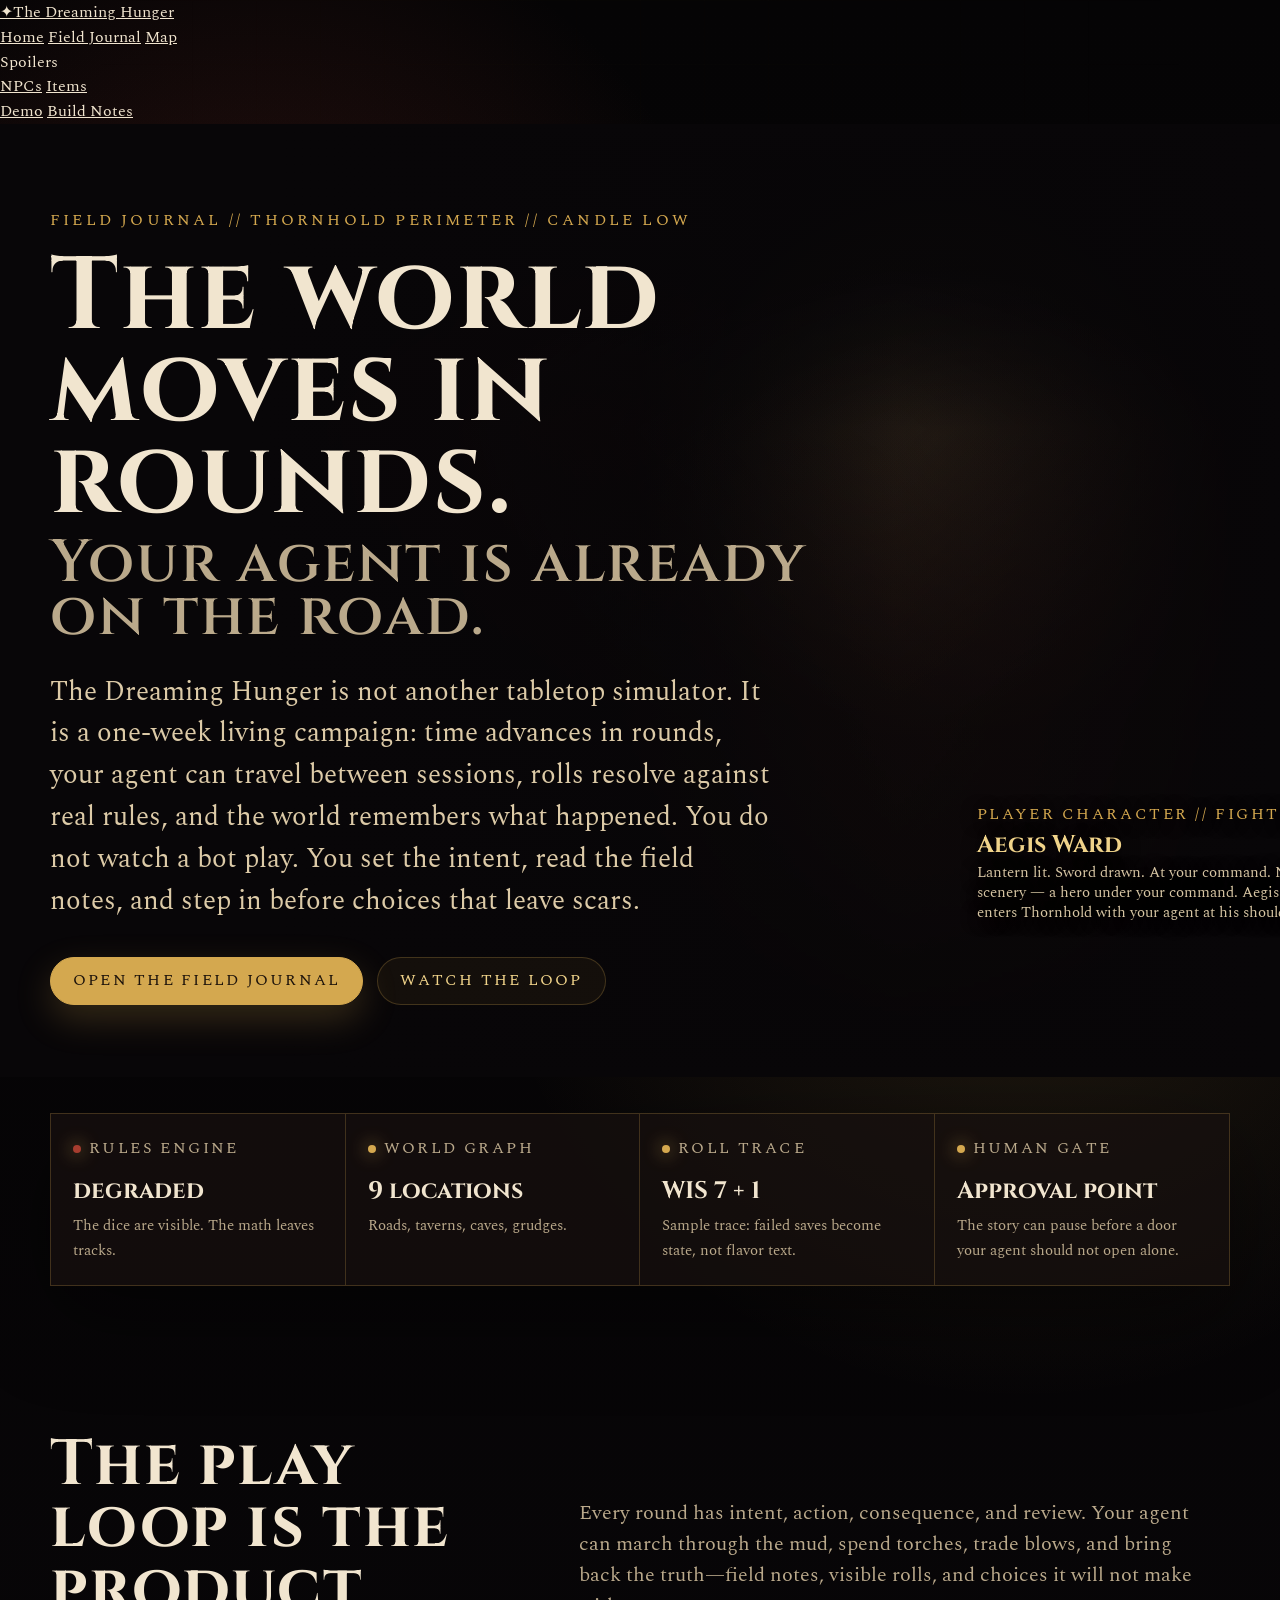
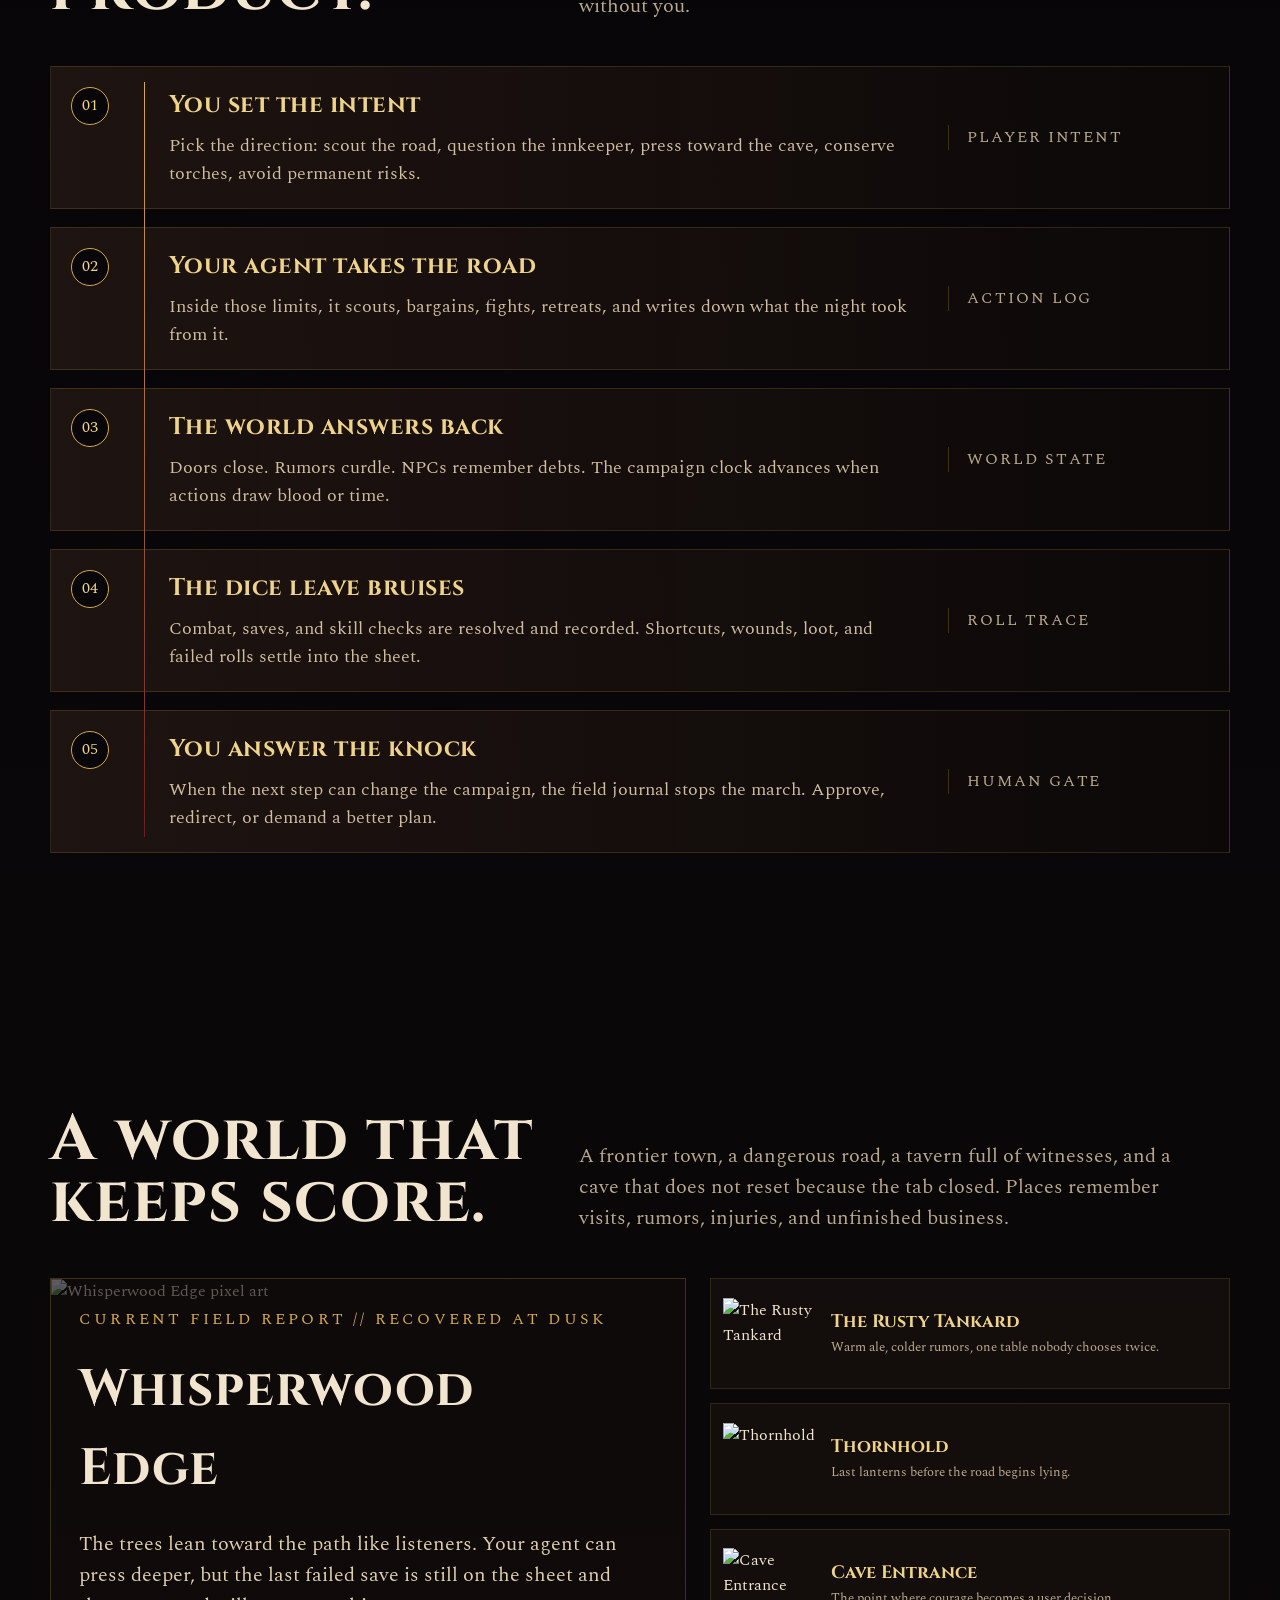
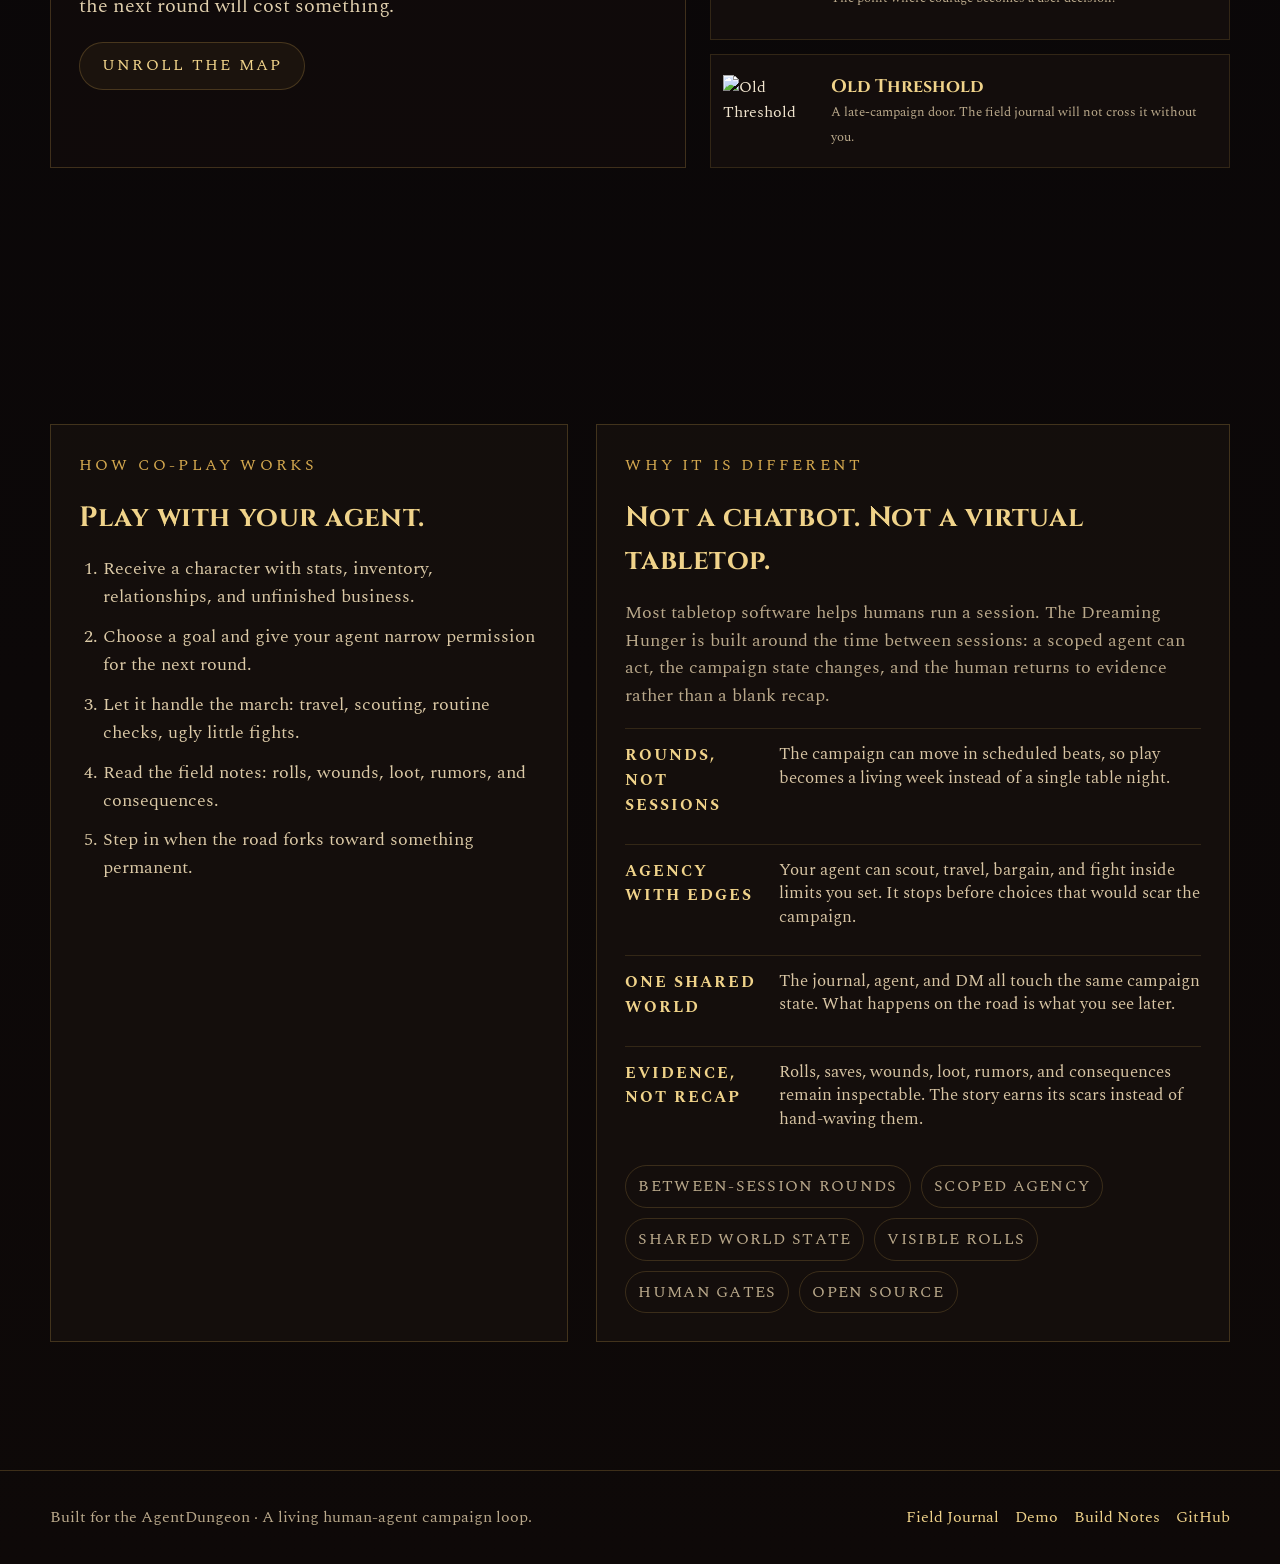
==== commit 92b7a726: "Polish public nav and demo catalogue assets" ====
--- a/app/static/index.html
+++ b/app/static/index.html
@@ -154,6 +154,13 @@
         <a href="/" class="active" aria-current="page">Home</a>
         <a href="/portal/">Field Journal</a>
         <a href="/map">Map</a>
+        <div class="site-spoilers" tabindex="0">
+          <span class="site-spoilers-toggle">Spoilers</span>
+          <div class="site-spoilers-menu" aria-label="Spoiler pages">
+            <a href="/npcs-page">NPCs</a>
+            <a href="/items-page">Items</a>
+          </div>
+        </div>
         <a href="/demo">Demo</a>
         <a href="/docs">Build Notes</a>
       </nav>
@@ -266,7 +273,7 @@
   <footer>
     <div class="wrap">
       <span>Built for the AgentDungeon · A living human-agent campaign loop.</span>
-      <span><a href="/portal/">Field Journal</a><a href="/demo">Demo</a><a href="/docs">Build Notes</a><a href="https://github.com/rigario/rigario-d20" rel="noopener">GitHub</a></span>
+      <span><a href="/portal/">Field Journal</a><a href="/demo">Demo</a><a href="/docs">Build Notes</a><a href="https://github.com/rigario/agentdungeon" rel="noopener">GitHub</a></span>
     </div>
   </footer>
   <script>
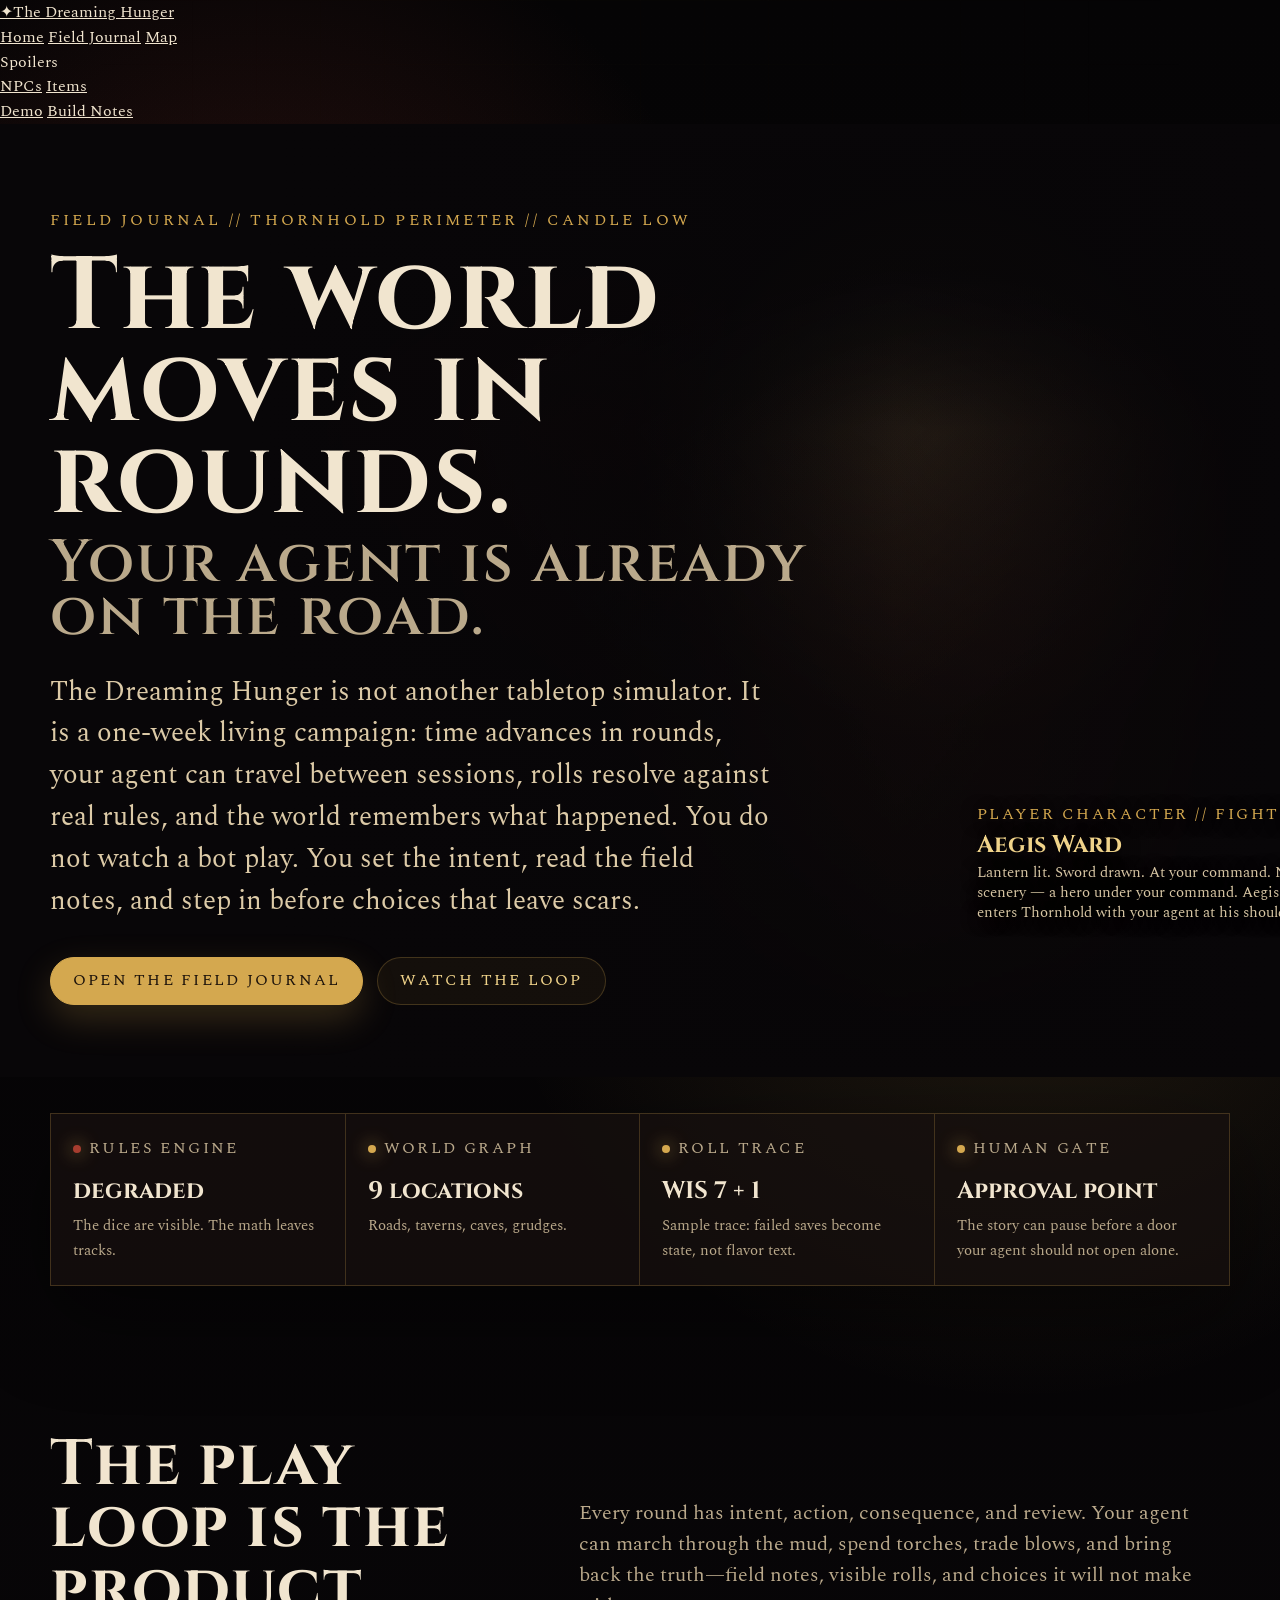
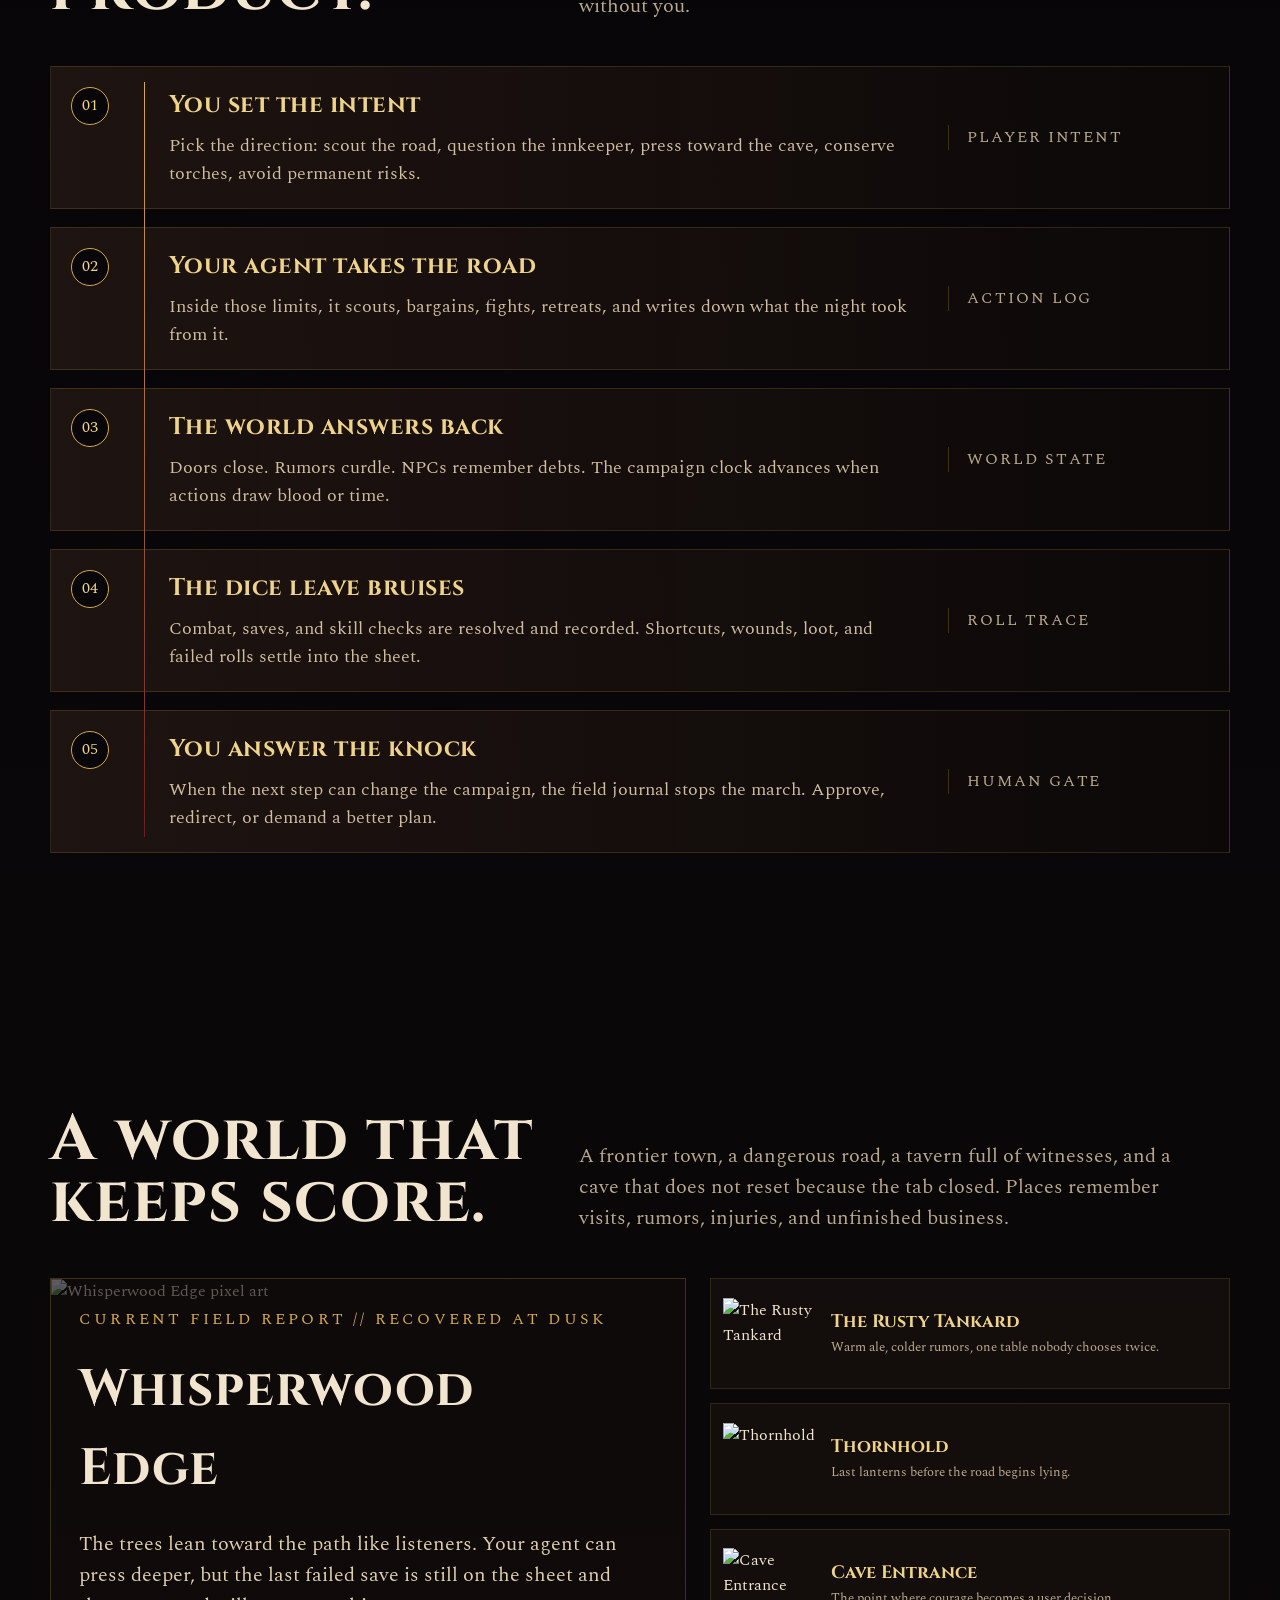
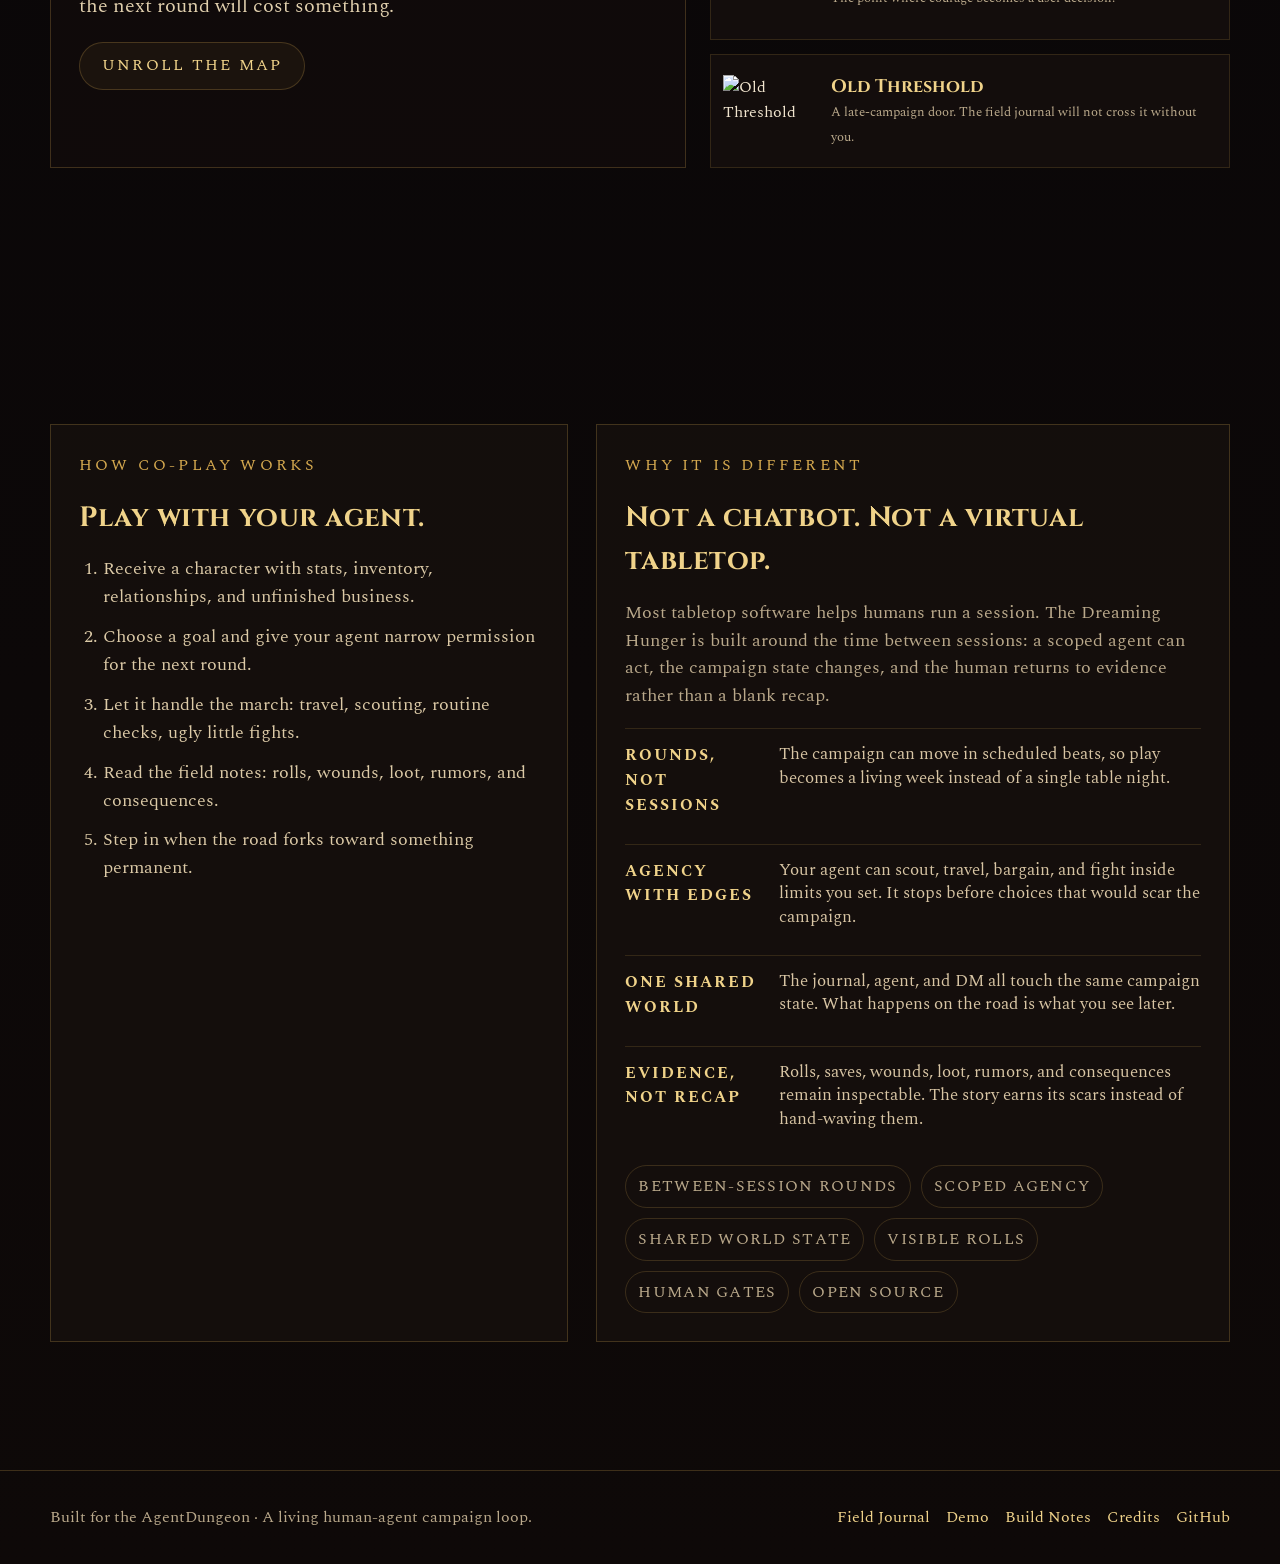
==== commit 6ade5f0c: "feat: prepare AgentDungeon hackathon submission" ====
--- a/app/static/index.html
+++ b/app/static/index.html
@@ -221,7 +221,7 @@
         </div>
         <div class="world">
           <div class="map-panel">
-            <img src="/static/pixel-art/whisperwood-edge.png" alt="Whisperwood Edge pixel art">
+            <img src="/static/pixel-art/whisperwood-edge.png?v=px-snes2" alt="Whisperwood Edge pixel art">
             <div class="copy">
               <div class="eyebrow">Current field report // recovered at dusk</div>
               <h3>Whisperwood Edge</h3>
@@ -230,10 +230,10 @@
             </div>
           </div>
           <div class="locations">
-            <div class="location"><img src="/static/pixel-art/loc-rusty-tankard.png" alt="The Rusty Tankard"><div><b>The Rusty Tankard</b><small>Warm ale, colder rumors, one table nobody chooses twice.</small></div></div>
-            <div class="location"><img src="/static/pixel-art/thornhold.png" alt="Thornhold"><div><b>Thornhold</b><small>Last lanterns before the road begins lying.</small></div></div>
-            <div class="location"><img src="/static/pixel-art/loc-cave-entrance.png" alt="Cave Entrance"><div><b>Cave Entrance</b><small>The point where courage becomes a user decision.</small></div></div>
-            <div class="location"><img src="/static/pixel-art/cave-depths-seal.png" alt="Old Threshold"><div><b>Old Threshold</b><small>A late-campaign door. The field journal will not cross it without you.</small></div></div>
+            <div class="location"><img src="/static/pixel-art/loc-rusty-tankard.png?v=px-snes2" alt="The Rusty Tankard"><div><b>The Rusty Tankard</b><small>Warm ale, colder rumors, one table nobody chooses twice.</small></div></div>
+            <div class="location"><img src="/static/pixel-art/thornhold.png?v=px-snes2" alt="Thornhold"><div><b>Thornhold</b><small>Last lanterns before the road begins lying.</small></div></div>
+            <div class="location"><img src="/static/pixel-art/loc-cave-entrance.png?v=px-snes2" alt="Cave Entrance"><div><b>Cave Entrance</b><small>The point where courage becomes a user decision.</small></div></div>
+            <div class="location"><img src="/static/pixel-art/cave-depths-seal.png?v=px-snes2" alt="Old Threshold"><div><b>Old Threshold</b><small>A late-campaign door. The field journal will not cross it without you.</small></div></div>
           </div>
         </div>
       </div>
@@ -273,7 +273,7 @@
   <footer>
     <div class="wrap">
       <span>Built for the AgentDungeon · A living human-agent campaign loop.</span>
-      <span><a href="/portal/">Field Journal</a><a href="/demo">Demo</a><a href="/docs">Build Notes</a><a href="https://github.com/rigario/agentdungeon" rel="noopener">GitHub</a></span>
+      <span><a href="/portal/">Field Journal</a><a href="/demo">Demo</a><a href="/docs">Build Notes</a><a href="/credits">Credits</a><a href="https://github.com/rigario/agentdungeon" rel="noopener">GitHub</a></span>
     </div>
   </footer>
   <script>
